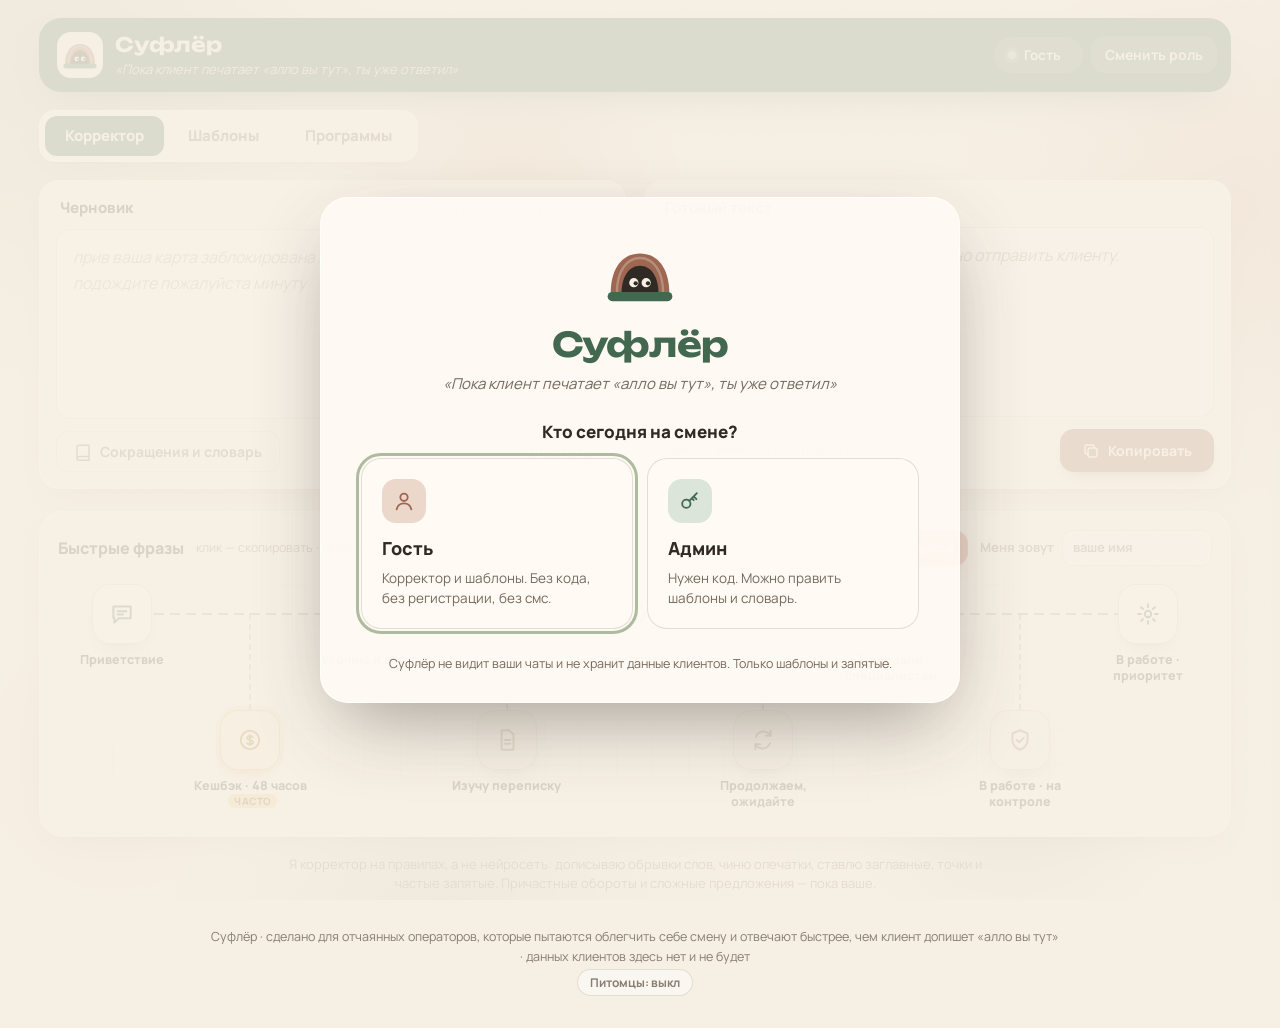
==== index.html @ 65a3a04a "Подстановки: иностранные телефоны, модель с дефисом/словами/цифрами, дата ГГГГ-ММ-ДД; длинные номера" ====
<!doctype html>
<html lang="ru">
<head>
  <meta charset="utf-8">
  <meta name="viewport" content="width=device-width, initial-scale=1">
  <title>Суфлёр</title>
  <meta name="description" content="Помощник операторов чат-поддержки: корректор и шаблоны ответов.">
  <meta name="robots" content="noindex, nofollow">
  <link rel="icon" href="data:image/svg+xml,%3Csvg xmlns='http://www.w3.org/2000/svg' viewBox='0 0 48 48'%3E%3Cpath d='M5 36C5 19 13 10 24 10s19 9 19 26z' fill='%239e6752'/%3E%3Cpath d='M12 36c0-11 5-18 12-18s12 7 12 18z' fill='%232f2a24'/%3E%3Ccircle cx='20' cy='29' r='3' fill='%23f7f0e4'/%3E%3Ccircle cx='28' cy='29' r='3' fill='%23f7f0e4'/%3E%3Crect x='3' y='35' width='42' height='6' rx='3' fill='%23436850'/%3E%3C/svg%3E">
  <link rel="preconnect" href="https://fonts.googleapis.com">
  <link rel="preconnect" href="https://fonts.gstatic.com" crossorigin>
  <link href="https://fonts.googleapis.com/css2?family=Manrope:wght@400;500;600;700;800&family=Unbounded:wght@500;700&display=swap" rel="stylesheet">
  <link rel="stylesheet" href="css/style.css?v=24">
</head>
<body>
  <!-- Фон рисуется кодом: пятна плывут, поверх лёгкое зерно -->
  <div class="bg" aria-hidden="true">
    <div class="bg-move">
      <span class="blob b1"></span><span class="blob b2"></span><span class="blob b3"></span>
      <span class="blob b4"></span><span class="blob b5"></span><span class="blob b6"></span>
    </div>
    <div class="floaters" id="floaters"></div>
    <span class="grain"></span>
  </div>

  <svg width="0" height="0" style="position:absolute" aria-hidden="true">
    <symbol id="logo" viewBox="0 0 48 48">
      <path d="M5 36C5 19 13 10 24 10s19 9 19 26z" fill="#9e6752"/>
      <path d="M9 36C9 21 15.5 13 24 13s15 8 15 23" fill="none" stroke="#f7f0e4" stroke-opacity=".28" stroke-width="1.6"/>
      <path d="M12 36c0-11 5-18 12-18s12 7 12 18z" fill="#2f2a24"/>
      <g class="eyes">
        <circle cx="20" cy="29" r="3" fill="#f7f0e4"/><circle cx="28" cy="29" r="3" fill="#f7f0e4"/>
        <circle class="pupil" cx="21.2" cy="29.4" r="1.4" fill="#2f2a24"/><circle class="pupil" cx="29.2" cy="29.4" r="1.4" fill="#2f2a24"/>
      </g>
      <rect x="3" y="35" width="42" height="6" rx="3" fill="#436850"/>
    </symbol>
    <symbol id="i-search" viewBox="0 0 24 24"><circle cx="11" cy="11" r="7" fill="none" stroke="currentColor" stroke-width="2"/><path d="m20 20-3.5-3.5" stroke="currentColor" stroke-width="2" stroke-linecap="round"/></symbol>
    <symbol id="i-copy" viewBox="0 0 24 24"><rect x="8" y="8" width="12" height="12" rx="3" fill="none" stroke="currentColor" stroke-width="2"/><path d="M16 8V6a2 2 0 0 0-2-2H6a2 2 0 0 0-2 2v8a2 2 0 0 0 2 2h2" fill="none" stroke="currentColor" stroke-width="2"/></symbol>
    <symbol id="i-guest" viewBox="0 0 24 24"><circle cx="12" cy="8" r="4" fill="none" stroke="currentColor" stroke-width="2"/><path d="M4 21c1-4.5 4.5-6.5 8-6.5s7 2 8 6.5" fill="none" stroke="currentColor" stroke-width="2" stroke-linecap="round"/></symbol>
    <symbol id="i-key" viewBox="0 0 24 24"><circle cx="8" cy="15" r="4.5" fill="none" stroke="currentColor" stroke-width="2"/><path d="m11.2 11.8 8.3-8.3M16 7l3 3M14 9l2 2" fill="none" stroke="currentColor" stroke-width="2" stroke-linecap="round"/></symbol>
    <symbol id="i-close" viewBox="0 0 24 24"><path d="M6 6l12 12M18 6 6 18" stroke="currentColor" stroke-width="2" stroke-linecap="round"/></symbol>
    <symbol id="i-link" viewBox="0 0 24 24"><path d="M10 14a4 4 0 0 0 5.7 0l3-3a4 4 0 0 0-5.7-5.7l-1 1M14 10a4 4 0 0 0-5.7 0l-3 3a4 4 0 0 0 5.7 5.7l1-1" fill="none" stroke="currentColor" stroke-width="2" stroke-linecap="round"/></symbol>
    <symbol id="i-wave" viewBox="0 0 24 24"><path d="M4 5h16v11H9l-4 4v-4H4z" fill="none" stroke="currentColor" stroke-width="1.8" stroke-linejoin="round"/><path d="M8 9.5h8M8 12.5h5" stroke="currentColor" stroke-width="1.8" stroke-linecap="round"/></symbol>
    <symbol id="i-clock" viewBox="0 0 24 24"><circle cx="12" cy="12" r="8.5" fill="none" stroke="currentColor" stroke-width="1.8"/><path d="M12 7.5V12l3 2" fill="none" stroke="currentColor" stroke-width="1.8" stroke-linecap="round"/></symbol>
    <symbol id="i-send" viewBox="0 0 24 24"><path d="M4 12 20 4l-4 16-4-6.5z" fill="none" stroke="currentColor" stroke-width="1.8" stroke-linejoin="round"/><path d="m12 13.5 8-9.5" stroke="currentColor" stroke-width="1.8"/></symbol>
    <symbol id="i-gear" viewBox="0 0 24 24"><circle cx="12" cy="12" r="3" fill="none" stroke="currentColor" stroke-width="1.8"/><path d="M12 3v2.5M12 18.5V21M3 12h2.5M18.5 12H21M5.6 5.6l1.8 1.8M16.6 16.6l1.8 1.8M5.6 18.4l1.8-1.8M16.6 7.4l1.8-1.8" stroke="currentColor" stroke-width="1.8" stroke-linecap="round"/></symbol>
    <symbol id="i-doc" viewBox="0 0 24 24"><path d="M7 3h7l4 4v14H7z" fill="none" stroke="currentColor" stroke-width="1.8" stroke-linejoin="round"/><path d="M10 12h5M10 15.5h5" stroke="currentColor" stroke-width="1.8" stroke-linecap="round"/></symbol>
    <symbol id="i-loop" viewBox="0 0 24 24"><path d="M19 8a7.5 7.5 0 0 0-13.5 1M5 16a7.5 7.5 0 0 0 13.5-1" fill="none" stroke="currentColor" stroke-width="1.8" stroke-linecap="round"/><path d="M19 3.5V8h-4.5M5 20.5V16h4.5" fill="none" stroke="currentColor" stroke-width="1.8" stroke-linecap="round" stroke-linejoin="round"/></symbol>
    <symbol id="i-shield" viewBox="0 0 24 24"><path d="M12 3 5 6v5.5c0 4.5 3 8 7 9.5 4-1.5 7-5 7-9.5V6z" fill="none" stroke="currentColor" stroke-width="1.8" stroke-linejoin="round"/><path d="m9 12 2.2 2.2L15.5 10" fill="none" stroke="currentColor" stroke-width="1.8" stroke-linecap="round" stroke-linejoin="round"/></symbol>
    <symbol id="i-megaphone" viewBox="0 0 24 24"><path d="M4 10v4a1 1 0 0 0 1 1h2l6 4V5L7 9H5a1 1 0 0 0-1 1z" fill="none" stroke="currentColor" stroke-width="1.9" stroke-linejoin="round"/><path d="M16.5 8.5a5 5 0 0 1 0 7M19 6a8.5 8.5 0 0 1 0 12" fill="none" stroke="currentColor" stroke-width="1.9" stroke-linecap="round"/></symbol>
    <symbol id="i-alert" viewBox="0 0 24 24"><path d="M12 3.5 2.8 19.5h18.4z" fill="none" stroke="currentColor" stroke-width="1.9" stroke-linejoin="round"/><path d="M12 9.5v4.5" stroke="currentColor" stroke-width="2" stroke-linecap="round"/><circle cx="12" cy="16.8" r="1.2" fill="currentColor"/></symbol>
    <symbol id="i-image" viewBox="0 0 24 24"><rect x="3.5" y="4.5" width="17" height="15" rx="3" fill="none" stroke="currentColor" stroke-width="1.9"/><circle cx="9" cy="10" r="1.8" fill="none" stroke="currentColor" stroke-width="1.7"/><path d="m5 18 5-5 3.5 3.5L16 14l3.5 3.5" fill="none" stroke="currentColor" stroke-width="1.8" stroke-linejoin="round"/></symbol>
    <symbol id="i-oops" viewBox="0 0 24 24"><path d="M9 14 4 9l5-5" fill="none" stroke="currentColor" stroke-width="2" stroke-linecap="round" stroke-linejoin="round"/><path d="M4 9h10.5a5.5 5.5 0 0 1 0 11H11" fill="none" stroke="currentColor" stroke-width="2" stroke-linecap="round"/></symbol>
    <symbol id="i-coin" viewBox="0 0 24 24"><circle cx="12" cy="12" r="8.5" fill="none" stroke="currentColor" stroke-width="1.8"/><path d="M12 7.5v9M14.6 9.6c-.5-.8-1.5-1.3-2.6-1.3-1.5 0-2.6.8-2.6 1.9 0 2.6 5.4 1.3 5.4 3.9 0 1.1-1.2 1.9-2.8 1.9-1.2 0-2.2-.5-2.7-1.3" fill="none" stroke="currentColor" stroke-width="1.7" stroke-linecap="round"/></symbol>
    <symbol id="i-external" viewBox="0 0 24 24"><path d="M14 4h6v6M20 4l-9 9" fill="none" stroke="currentColor" stroke-width="2" stroke-linecap="round" stroke-linejoin="round"/><path d="M18 14v4a2 2 0 0 1-2 2H6a2 2 0 0 1-2-2V8a2 2 0 0 1 2-2h4" fill="none" stroke="currentColor" stroke-width="2" stroke-linecap="round"/></symbol>
    <symbol id="i-star" viewBox="0 0 24 24"><path d="m12 3.6 2.6 5.3 5.8.8-4.2 4.1 1 5.8L12 16.9l-5.2 2.7 1-5.8-4.2-4.1 5.8-.8z" fill="var(--star-fill, none)" stroke="currentColor" stroke-width="1.8" stroke-linejoin="round"/></symbol>
    <symbol id="i-book" viewBox="0 0 24 24"><path d="M4 5.5A2.5 2.5 0 0 1 6.5 3H20v15H6.5A2.5 2.5 0 0 0 4 20.5zM4 20.5A2.5 2.5 0 0 0 6.5 23H20v-5" fill="none" stroke="currentColor" stroke-width="2" stroke-linejoin="round"/></symbol>
  </svg>

  <!-- ===== Экран выбора роли ===== -->
  <div id="gate" class="gate" hidden>
    <div class="gate-card">
      <svg class="gate-logo"><use href="#logo"/></svg>
      <h1 class="gate-title">Суфлёр</h1>
      <p class="gate-slogan" data-slogan></p>
      <div id="gate-choices">
        <h2 class="gate-q">Кто сегодня на смене?</h2>
        <div class="choices">
          <button class="choice" data-choice="guest" type="button">
            <span class="choice-ico"><svg><use href="#i-guest"/></svg></span>
            <span class="choice-name">Гость</span>
            <span class="choice-desc">Корректор и шаблоны. Без кода, без регистрации, без смс.</span>
          </button>
          <button class="choice choice-admin" data-choice="admin" type="button">
            <span class="choice-ico"><svg><use href="#i-key"/></svg></span>
            <span class="choice-name">Админ</span>
            <span class="choice-desc">Нужен код. Можно править шаблоны и словарь.</span>
          </button>
        </div>
      </div>
      <form id="code-form" class="code-form" hidden autocomplete="off">
        <h2 class="gate-q">Введите код</h2>
        <input id="code-input" class="code-input" type="password" inputmode="text" maxlength="64"
               autocomplete="off" spellcheck="false" aria-label="Код доступа" placeholder="••••">
        <p id="code-msg" class="code-msg" role="alert"></p>
        <div class="code-actions">
          <button type="button" class="btn ghost" id="code-back">Назад</button>
          <button type="submit" class="btn btn-green" id="code-submit">Войти</button>
        </div>
      </form>
      <p class="gate-foot" id="gate-foot">Суфлёр не видит ваши чаты и не хранит данные клиентов. Только шаблоны и запятые.</p>
    </div>
  </div>

  <div class="app" id="app">
    <!-- ===== Шапка ===== -->
    <header class="topbar">
      <div class="brand">
        <svg class="brand-logo"><use href="#logo"/></svg>
        <div>
          <div class="brand-name">Суфлёр</div>
          <div class="brand-slogan" data-slogan></div>
        </div>
      </div>
      <div class="who">
        <button class="btn top-btn ann-pill" id="ann-pill" type="button" hidden title="Показать скрытые объявления"><svg class="ico"><use href="#i-megaphone"/></svg>Объявление<span class="ann-pill-n" id="ann-pill-n"></span></button>
        <button class="btn top-btn" id="btn-announce" type="button" data-admin hidden><svg class="ico"><use href="#i-megaphone"/></svg>Сообщить всем</button>
        <div class="role-pill" id="role-pill">
          <span class="role-dot"></span>
          <span id="role-name">Гость</span>
          <span class="role-time" id="role-time"></span>
        </div>
        <button class="btn top-btn" id="btn-logout" type="button" hidden>Выйти</button>
        <button class="btn top-btn" id="btn-switch" type="button">Сменить роль</button>
      </div>
    </header>

    <div class="demo-banner" id="demo-banner" hidden></div>
    <div class="ann-bar" id="ann-bar" hidden aria-live="polite"></div>

    <nav class="tabs" role="tablist">
      <span class="tab-ink" id="tab-ink"></span>
      <button class="tab" role="tab" data-tab="corrector" type="button">Корректор</button>
      <button class="tab" role="tab" data-tab="templates" type="button">Шаблоны <span class="tab-count" id="tab-count"></span></button>
      <button class="tab" role="tab" data-tab="apps" type="button">Программы</button>
      <button class="tab" role="tab" data-tab="sugg" type="button" hidden>Предложения <span class="tab-count" id="sugg-count"></span></button>
      <button class="tab" role="tab" data-tab="owner" type="button" hidden>Сессии</button>
    </nav>

    <main>
      <!-- ===== Корректор ===== -->
      <section class="view" id="view-corrector" data-view="corrector">
        <div class="corr-grid">
          <div class="pane">
            <div class="pane-head">
              <h2>Черновик</h2>
              <span class="pane-hint">пишите как попало, тут все свои</span>
            </div>
            <textarea id="draft" class="field" spellcheck="false"
              placeholder="прив ваша карта заблокирована изза подозрительной операции подождите пожалуйста минуту"></textarea>
            <div class="pane-foot">
              <button class="btn ghost" id="btn-dict" type="button"><svg class="ico"><use href="#i-book"/></svg>Сокращения и словарь</button>
              <button class="btn ghost" id="btn-clear" type="button">Очистить</button>
            </div>
          </div>
          <div class="pane pane-out">
            <div class="pane-head">
              <h2>Готовый текст</h2>
              <span class="pane-hint" id="changes-hint"></span>
            </div>
            <div id="result" class="field result" aria-live="polite"></div>
            <div class="pane-foot">
              <span class="kbd-hint"><kbd>Ctrl</kbd> + <kbd>Enter</kbd> — скопировать и очистить</span>
              <button class="btn btn-copy" id="btn-copy" type="button"><svg class="ico"><use href="#i-copy"/></svg>Копировать</button>
            </div>
          </div>
        </div>
        <div class="suggest" id="suggest" hidden>
          <div class="tones-head">
            <h2>Похоже, подойдёт шаблон</h2>
            <span class="pane-hint">по словам из черновика · клик — скопировать</span>
          </div>
          <div class="suggest-list" id="suggest-list"></div>
        </div>
        <div class="tones" id="tones" hidden>
          <div class="tones-head">
            <h2>Другим тоном</h2>
            <span class="pane-hint">клик — скопировать</span>
          </div>
          <div class="tones-list" id="tones-list"></div>
        </div>
        <section class="flow" aria-label="Быстрые фразы">
          <div class="flow-head">
            <h2>Быстрые фразы</h2>
            <span class="pane-hint">клик — скопировать · наведите, чтобы прочитать</span>
            <button class="btn bye-btn" type="button" id="btn-bye"><svg class="ico"><use href="#i-wave"/></svg>Прощание</button>
            <button class="btn oops-btn" type="button" data-oops="ru" title="Скопировать: «Просим не обращать внимания на предыдущее сообщение…»"><svg class="ico"><use href="#i-oops"/></svg>Лоханулся</button>
            <label class="flow-name">Меня зовут <input id="op-name" maxlength="40" placeholder="ваше имя" autocomplete="off" spellcheck="false"></label>
          </div>
          <div class="flow-map" id="flow-map"></div>
        </section>
        <p class="honest">Я корректор на правилах, а не нейросеть: дописываю обрывки слов, чиню опечатки, ставлю заглавные, точки и частые запятые. Причастные обороты и сложные предложения — пока ваше.</p>
      </section>

      <!-- ===== Шаблоны ===== -->
      <section class="view" id="view-templates" data-view="templates" hidden>
        <div class="tpl-bar">
          <label class="search">
            <svg class="ico"><use href="#i-search"/></svg>
            <input id="search" type="search" placeholder="Ключевое слово, название или кусок текста" autocomplete="off" spellcheck="false">
            <kbd class="search-kbd" title="Enter копирует первый результат">Enter</kbd>
          </label>
          <div class="seg lang-seg" id="lang-seg" role="group" aria-label="Язык копирования">
            <button class="seg-btn" data-lang="ru" type="button" title="Копировать на русском">РУС</button>
            <button class="seg-btn" data-lang="kz" type="button" title="Копировать на казахском (если есть)">ҚАЗ</button>
          </div>
          <span class="tpl-count" id="tpl-count"></span>
          <button class="btn oops-btn" type="button" data-oops="tpl" title="Скопировать: «Просим не обращать внимания на предыдущее сообщение…»"><svg class="ico"><use href="#i-oops"/></svg>Лоханулся</button>
          <button class="btn btn-green" id="btn-add-tpl" type="button" hidden>+ Добавить шаблон</button>
          <button class="btn ghost" id="btn-suggest" type="button">Предложить шаблон</button>
        </div>
        <div class="fav-chips" id="fav-chips" hidden></div>
        <div class="cat-chips" id="cat-chips" hidden></div>
        <details class="memo" id="tpl-memo">
          <summary><svg class="ico"><use href="#i-book"/></svg>Памятка: как вставить номер, сумму, имя в шаблон<span class="memo-arrow" aria-hidden="true">▾</span></summary>
          <div class="memo-body">
            <p><b>Главное:</b> пиши в поиск слово шаблона и сразу нужное значение — оно само встанет в текст и подсветится. Потом просто кликни по шаблону.</p>
            <div class="memo-grid">
              <span>Телефон (любой страны)</span><code>идентиф +7 706 000 0000</code> <code>идентиф +998 90 123 45 67</code>
              <span>Сумма</span><code>вал поступил 5000</code>
              <span>Последние 4 цифры карты</span><code>инактив 1234</code>
              <span>Банк (полное название)</span><code>пт бцк</code> <code>пт халык</code>
              <span>ICCID (любые цифры)</span><code>iccd 8931…</code>
              <span>Дата</span><code>билим 1.2.2026</code> <code>билим 2026-02-01</code>
              <span>Модель телефона</span><code>модель A2848</code> <code>модель SM-S918B</code> <code>модель iPhone 15</code>
              <span>MCC-код</span><code>мсс 4722</code>
              <span>ID мерчанта</span><code>мерч 165459</code>
              <span>ФИО ЧСИ</span><code>чси иванов иван иванович</code>
              <span>Номер обращения</span><code>заявл 123456</code>
            </div>
            <ul>
              <li>ФИО можно вставить капсом из Колвира — сайт сам сделает «Иванов Иван Иванович».</li>
              <li>Своё имя впиши один раз в поле «Меня зовут» на вкладке «Корректор» — оно встанет в приветствия.</li>
              <li>«Прощание» само пишет «доброго утра», «хорошего дня», «хорошего вечера» или «доброй ночи» — по времени.</li>
              <li>Клик — скопировать на русском, <kbd>Shift</kbd> + клик — на казахском (если наверху выбран ҚАЗ — наоборот). Так же работают быстрые фразы, «Лоханулся» и «Прощание».</li>
              <li>Двойной клик или «Детали» — открыть целиком: там оба языка сразу. <kbd>Enter</kbd> в поиске копирует первый шаблон, <kbd>Shift</kbd>+<kbd>Enter</kbd> — на другом языке.</li>
              <li>Пишешь в корректоре по-казахски — он сам это поймёт: не будет «чинить» казахские слова русским словарём, а подсказки и быстрые фразы скопирует по-казахски.</li>
              <li>Значки на карточке: <span class="shot-badge">скрин</span> — к ответу есть картинка, без неё не отправляй; <span class="warn-badge">!</span> — проверь текст перед отправкой; <span class="kz-badge">ҚАЗ</span> — есть казахский.</li>
            </ul>
          </div>
        </details>
        <div class="tpl-list" id="tpl-list"></div>
        <div class="empty" id="tpl-empty" hidden></div>
      </section>

      <!-- ===== Программы ===== -->
      <section class="view" id="view-apps" data-view="apps" hidden>
        <div class="apps-bar">
          <h2>Программы</h2>
          <span class="pane-hint">с чем работаем · клик — открыть в новой вкладке</span>
          <button class="btn btn-green" id="btn-add-app" type="button" data-admin hidden>+ Добавить программу</button>
        </div>
        <div class="apps-list" id="apps-list"></div>
        <div class="empty" id="apps-empty" hidden></div>
      </section>

      <!-- ===== Предложения операторов (админ и владелец) ===== -->
      <section class="view" id="view-sugg" data-view="sugg" hidden>
        <div class="sugg-bar">
          <h2>Предложения операторов</h2>
          <div class="seg" id="sugg-filter" role="group">
            <button class="seg-btn active" data-f="pending" type="button">Ждут решения</button>
            <button class="seg-btn" data-f="done" type="button">Решённые</button>
          </div>
          <button class="btn ghost" id="btn-sugg-refresh" type="button">Обновить</button>
        </div>
        <div class="sugg-list" id="sugg-list"></div>
        <div class="empty" id="sugg-empty" hidden></div>
      </section>

      <!-- ===== Панель владельца ===== -->
      <section class="view" id="view-owner" data-view="owner" hidden>
        <div class="owner-grid">
          <div class="card">
            <div class="card-head">
              <h2>Кто сейчас вошёл по коду</h2>
              <button class="btn ghost" id="btn-sessions-refresh" type="button">Обновить</button>
            </div>
            <div class="table-wrap">
              <table class="sessions">
                <thead><tr><th>Код</th><th>Роль</th><th>Вход</th><th>Осталось</th><th></th></tr></thead>
                <tbody id="sessions-body"></tbody>
              </table>
            </div>
            <p class="muted small">Сессия сама заканчивается через 9 часов. «Выкинуть» сразу освобождает место кода.</p>
          </div>
          <div class="card">
            <div class="card-head"><h2>Импорт шаблонов</h2></div>
            <p class="muted small">Вставьте JSON-массив или текст в формате ниже, либо выберите файл. Блоки разделяются строкой <code>===</code>.</p>
            <pre class="import-example">ключ: возз, возврат
название: Возврат средств
тема: Кредиты          (необязательно)
ссылка: https://…      (необязательно)
текст:
Полный текст ответа клиенту,
можно в несколько строк.
текст каз:             (необязательно)
Қазақша мәтін.
===
ключ: …</pre>
            <textarea id="import-text" class="field import-field" spellcheck="false" placeholder="Вставьте шаблоны сюда"></textarea>
            <div class="import-row">
              <label class="btn ghost file-btn">Выбрать файл<input type="file" id="import-file" accept=".txt,.json,.md,text/plain,application/json" hidden></label>
              <label class="check"><input type="checkbox" id="import-replace"> заменить все текущие шаблоны</label>
            </div>
            <p class="import-preview" id="import-preview"></p>
            <button class="btn btn-green" id="btn-import" type="button" disabled>Импортировать</button>
          </div>
          <div class="card journal-card">
            <div class="card-head">
              <h2>Журнал изменений</h2>
              <input class="journal-filter" id="journal-filter" type="search" placeholder="Фильтр: кто, что, шаблон" autocomplete="off">
              <button class="btn ghost" id="btn-journal-refresh" type="button">Обновить</button>
            </div>
            <p class="muted small">Кто добавлял и менял шаблоны и словарь, кто публиковал объявления, кто что предлагал и какие предложения приняли или отклонили. Админы видны по названию кода («Админ», «Админ 2»), операторы — по имени, которое они указали.</p>
            <div class="journal" id="journal-list"></div>
          </div>
        </div>
      </section>
    </main>

    <footer class="foot">
      <p>Суфлёр · сделано для отчаянных операторов, которые пытаются облегчить себе смену и отвечают быстрее, чем клиент допишет «алло вы тут»</p>
      <p>· данных клиентов здесь нет и не будет</p>
      <p><button class="pets-toggle" id="pets-toggle" type="button">Питомцы: вкл</button></p>
    </footer>
  </div>

  <!-- ===== Детали шаблона (выезжает справа) ===== -->
  <div class="drawer-wrap" id="drawer" hidden>
    <div class="scrim" data-close></div>
    <aside class="drawer" role="dialog" aria-modal="true" aria-labelledby="d-title">
      <button class="icon-btn drawer-close" data-close type="button" aria-label="Закрыть"><svg><use href="#i-close"/></svg></button>
      <span class="d-cat" id="d-cat"></span>
      <h2 id="d-title"></h2>
      <p class="d-keys"><span>Ключи:</span> <span id="d-keyword"></span></p>
      <div class="d-body" id="d-body"></div>
      <div class="d-kz" id="d-kz-wrap" hidden>
        <h4>Қазақша <span class="kz-draft-note" id="d-kz-draft" hidden>черновик перевода — проверьте перед отправкой</span></h4>
        <div class="d-body" id="d-body-kz"></div>
      </div>
      <div id="d-fill"></div>
      <div class="d-notice" id="d-notice" hidden><svg class="ico"><use href="#i-alert"/></svg><span></span></div>
      <div class="d-shot" id="d-shot" hidden>
        <h4>Скриншот к шаблону</h4>
        <button class="d-shot-img" id="d-shot-view" type="button" title="Открыть крупно"><img id="d-shot-img" alt="Скриншот к шаблону"></button>
        <button class="btn ghost" id="d-shot-copy" type="button"><svg class="ico"><use href="#i-image"/></svg>Скопировать скрин</button>
      </div>
      <a class="d-link" id="d-link" target="_blank" rel="noopener noreferrer" hidden><svg class="ico"><use href="#i-link"/></svg><span></span></a>
      <div class="d-actions">
        <button class="btn btn-copy" id="d-copy" type="button"><svg class="ico"><use href="#i-copy"/></svg><span id="d-copy-label">Копировать</span></button>
        <button class="btn btn-copy" id="d-copy-kz" type="button" hidden><svg class="ico"><use href="#i-copy"/></svg>Копировать ҚАЗ</button>
        <span class="spacer"></span>
        <button class="btn ghost" id="d-kz-ok" type="button" hidden>✓ Казахский проверен</button>
        <button class="btn ghost d-fav" id="d-fav" type="button" data-admin hidden><svg class="ico"><use href="#i-star"/></svg>В избранное</button>
        <button class="btn ghost" id="d-suggest" type="button">Предложить правку</button>
        <button class="btn btn-green" id="d-edit" type="button" data-admin hidden>Редактировать</button>
        <button class="btn danger" id="d-delete" type="button" data-admin hidden>Удалить</button>
      </div>
    </aside>
  </div>

  <!-- ===== Модальные окна ===== -->
  <div class="modal-wrap" id="tpl-modal" hidden>
    <div class="scrim" data-close></div>
    <form class="modal" id="tpl-form" autocomplete="off">
      <button class="icon-btn modal-close" data-close type="button" aria-label="Закрыть"><svg><use href="#i-close"/></svg></button>
      <h2 id="tpl-form-title">Новый шаблон</h2>
      <div class="form-row two">
        <label>Ключевые слова <b>*</b><input name="keyword" maxlength="300" required placeholder="возз, возврат"></label>
        <label>Название <b>*</b><input name="title" maxlength="200" required placeholder="Возврат средств"></label>
      </div>
      <label>Тема<input name="category" maxlength="60" list="cat-list" placeholder="Кредиты, Контакты, Переводы…"><datalist id="cat-list"></datalist><span class="field-tip">Можно вписать новую тему — она появится в списке тем.</span></label>
      <label>Текст на русском <b>*</b><textarea name="body" rows="7" maxlength="10000" required placeholder="Полный текст ответа клиенту"></textarea></label>
      <p class="muted small form-tip">Можно оставить место для подстановки из поиска: <code>{телефон}</code> <code>{сумма}</code> <code>{карта}</code> <code>{ICCID}</code> <code>{дата}</code> <code>{модель}</code> <code>{банк}</code> <code>{MCC}</code> <code>{мерчант}</code> <code>{ЧСИ}</code> <code>{обращение}</code>. Кусок в <code>[[ ]]</code> пропадёт, если значение не дописали в поиск: <code>нет доступа к номеру[[ {телефон}]], мы…</code></p>
      <label>Текст на казахском <b>*</b><textarea name="body_kz" rows="5" maxlength="10000" required placeholder="Қазақша мәтін — без него шаблон не сохранится"></textarea></label>
      <label>Ссылка<input name="link" maxlength="1000" placeholder="https://… — инструкция или страница банка"></label>
      <label>Предупреждение при копировании<textarea name="notice" rows="2" maxlength="1000" placeholder="Необязательно. Например: «Текст составлен под конкретного клиента — проверьте перед отправкой»"></textarea></label>
      <div class="img-field">
        <span class="img-field-label">Скриншот к шаблону <span class="muted">(необязательно — при копировании операторы увидят окно «не отправлять без скрина»)</span></span>
        <div class="img-drop" id="tpl-img-drop" tabindex="0">
          <img id="tpl-img-preview" alt="Скриншот к шаблону" hidden>
          <span class="img-drop-hint" id="tpl-img-hint"><svg class="ico"><use href="#i-image"/></svg>Вставьте картинку (Ctrl+V), перетащите сюда или <label class="link-btn">выберите файл<input type="file" id="tpl-img-file" accept="image/png,image/jpeg,image/webp" hidden></label></span>
        </div>
        <button class="btn ghost" id="tpl-img-remove" type="button" hidden>Убрать скрин</button>
      </div>
      <p class="form-msg" id="tpl-form-msg" role="alert"></p>
      <div class="modal-actions">
        <button class="btn ghost" type="button" data-close>Отмена</button>
        <button class="btn btn-green" type="submit">Сохранить</button>
      </div>
    </form>
  </div>

  <div class="modal-wrap" id="ann-modal" hidden>
    <div class="scrim" data-close></div>
    <form class="modal" id="ann-form" autocomplete="off">
      <button class="icon-btn modal-close" data-close type="button" aria-label="Закрыть"><svg><use href="#i-close"/></svg></button>
      <h2>Объявление для всех</h2>
      <p class="muted small">Появится сверху у всех, кто открыл Суфлёр. Каждый может скрыть его у себя и открыть снова кнопкой «Объявление» в шапке.</p>
      <label>Текст <b>*</b><textarea name="body" rows="4" maxlength="1000" required placeholder="Массовый сбой: переводы на Kaspi не проходят. Отвечаем шаблоном «санкц». Обновим, как починят."></textarea></label>
      <div class="ann-hours">
        <span>Показывать</span>
        <input type="range" name="hours" min="1" max="48" step="1" value="4" aria-label="Сколько часов показывать">
        <b id="ann-hours-val">4 часа</b>
      </div>
      <div class="ann-quick" id="ann-quick">
        <button type="button" data-h="1">1 ч</button><button type="button" data-h="2">2 ч</button><button type="button" data-h="4">4 ч</button>
        <button type="button" data-h="8">8 ч</button><button type="button" data-h="12">12 ч</button><button type="button" data-h="24">сутки</button><button type="button" data-h="48">двое суток</button>
      </div>
      <p class="muted small" id="ann-until"></p>
      <p class="form-msg" id="ann-msg" role="alert"></p>
      <div class="modal-actions">
        <button class="btn ghost" type="button" data-close>Отмена</button>
        <button class="btn btn-green" type="submit">Опубликовать</button>
      </div>
      <div class="ann-active" id="ann-active"></div>
    </form>
  </div>

  <div class="modal-wrap" id="sug-modal" hidden>
    <div class="scrim" data-close></div>
    <form class="modal" id="sug-form" autocomplete="off">
      <button class="icon-btn modal-close" data-close type="button" aria-label="Закрыть"><svg><use href="#i-close"/></svg></button>
      <h2 id="sug-form-title">Предложить шаблон</h2>
      <p class="muted small" id="sug-form-desc">Админы посмотрят и добавят шаблон, если он подходит.</p>
      <div class="form-row two" data-new>
        <label>Ключевые слова <b>*</b><input name="keyword" maxlength="300" placeholder="деп, депозит"></label>
        <label>Название <b>*</b><input name="title" maxlength="200" placeholder="Депозит в процессе открытия"></label>
      </div>
      <label data-new>Тема<input name="category" maxlength="60" list="cat-list" placeholder="Кредиты, Карты…"></label>
      <label>Текст <b>*</b><textarea name="body" rows="7" maxlength="10000" required placeholder="Текст ответа клиенту"></textarea></label>
      <label>Комментарий<input name="note" maxlength="1000" placeholder="Что исправить или зачем нужен шаблон"></label>
      <label>Ваше имя<input name="author" maxlength="60" placeholder="Чтобы админ знал, от кого"></label>
      <p class="form-msg" id="sug-msg" role="alert"></p>
      <div class="modal-actions">
        <button class="btn ghost" type="button" data-close>Отмена</button>
        <button class="btn btn-green" type="submit">Отправить</button>
      </div>
    </form>
  </div>

  <div class="modal-wrap" id="dict-modal" hidden>
    <div class="scrim" data-close></div>
    <div class="modal modal-wide">
      <button class="icon-btn modal-close" data-close type="button" aria-label="Закрыть"><svg><use href="#i-close"/></svg></button>
      <h2>Сокращения и словарь</h2>
      <div class="seg" role="tablist">
        <button class="seg-btn" data-kind="shortcut" type="button">Сокращения</button>
        <button class="seg-btn" data-kind="typo" type="button">Словарь опечаток</button>
      </div>
      <p class="muted small" id="dict-desc"></p>
      <form class="dict-add" id="dict-form" data-admin hidden autocomplete="off">
        <input name="short" maxlength="60" placeholder="прив" required>
        <span class="arrow">→</span>
        <input name="full" maxlength="1000" placeholder="здравствуйте!" required>
        <button class="btn btn-green" type="submit">Добавить</button>
      </form>
      <p class="form-msg" id="dict-msg" role="alert"></p>
      <input class="dict-filter" id="dict-filter" type="search" placeholder="Найти в списке" autocomplete="off">
      <ul class="dict-list" id="dict-list"></ul>
      <p class="muted small" id="dict-guest-note">Менять список может админ.</p>
    </div>
  </div>

  <div class="modal-wrap notice-wrap" id="notice-modal" hidden>
    <div class="scrim" data-close></div>
    <div class="modal notice-modal" role="alertdialog" aria-modal="true" aria-labelledby="nm-title">
      <div class="nm-badge"><svg><use href="#i-alert"/></svg></div>
      <h2 id="nm-title">Текст скопирован</h2>
      <p class="nm-text" id="nm-text"></p>
      <ol class="nm-steps" id="nm-steps" hidden>
        <li>Вставьте скопированный текст в Ч2Д.</li>
        <li>Вернитесь сюда и нажмите <b>«Скопировать скрин»</b>.</li>
        <li>Вставьте скрин в Ч2Д и отправьте вместе с текстом.</li>
      </ol>
      <button class="nm-shot" id="nm-shot" type="button" hidden title="Открыть крупно"><img id="nm-img" alt="Скриншот к шаблону"><span class="nm-loading" id="nm-loading">Загружаю скрин…</span></button>
      <div class="modal-actions">
        <button class="btn ghost" id="nm-view" type="button" hidden>Посмотреть скрин</button>
        <button class="btn btn-copy" id="nm-copy-img" type="button" hidden><svg class="ico"><use href="#i-image"/></svg>Скопировать скрин</button>
        <button class="btn btn-green" type="button" data-close id="nm-ok">Понятно</button>
      </div>
    </div>
  </div>

  <div class="modal-wrap shot-view" id="shot-view" hidden>
    <div class="scrim" data-close></div>
    <figure class="shot-figure">
      <img id="sv-img" alt="Скриншот к шаблону">
      <figcaption><button class="btn btn-copy" id="sv-copy" type="button"><svg class="ico"><use href="#i-image"/></svg>Скопировать скрин</button><button class="btn ghost" type="button" data-close>Закрыть</button></figcaption>
    </figure>
  </div>

  <div class="modal-wrap" id="app-modal" hidden>
    <div class="scrim" data-close></div>
    <form class="modal modal-small" id="app-form" autocomplete="off">
      <button class="icon-btn modal-close" data-close type="button" aria-label="Закрыть"><svg><use href="#i-close"/></svg></button>
      <h2 id="app-form-title">Новая программа</h2>
      <label>Название <b>*</b><input name="title" maxlength="80" required placeholder="Ч2Д (Chat2Desk)"></label>
      <label>Ссылка <b>*</b><input name="url" maxlength="1000" required placeholder="https://…"></label>
      <label>Подсказка<input name="note" maxlength="300" placeholder="Необязательно: для чего эта программа"></label>
      <label>Порядок в списке<input name="sort" type="number" min="0" max="999" step="1" value="100"></label>
      <p class="form-msg" id="app-form-msg" role="alert"></p>
      <div class="modal-actions">
        <button class="btn danger" id="app-delete" type="button" hidden>Удалить</button>
        <span class="spacer"></span>
        <button class="btn ghost" type="button" data-close>Отмена</button>
        <button class="btn btn-green" type="submit">Сохранить</button>
      </div>
    </form>
  </div>

  <div class="modal-wrap" id="topic-modal" hidden>
    <div class="scrim" data-close></div>
    <form class="modal modal-small" id="topic-form" autocomplete="off">
      <button class="icon-btn modal-close" data-close type="button" aria-label="Закрыть"><svg><use href="#i-close"/></svg></button>
      <h2>Новая тема</h2>
      <p class="muted small">Тема сразу появится среди тем шаблонов у всех. Шаблоны в неё можно перенести через «Редактировать» → «Тема».</p>
      <label>Название темы<input name="name" maxlength="60" required placeholder="Например: Отзывы и жалобы"></label>
      <p class="form-msg" id="topic-form-msg" role="alert"></p>
      <div class="modal-actions">
        <button class="btn ghost" type="button" data-close>Закрыть</button>
        <button class="btn btn-green" type="submit">Добавить тему</button>
      </div>
      <div class="topic-empty" id="topic-empty" hidden>
        <h3>Пустые темы</h3>
        <ul class="topic-list" id="topic-list"></ul>
      </div>
    </form>
  </div>

  <div class="fav-pop" id="fav-pop" hidden role="dialog" aria-label="Добавить в избранное">
    <div class="fav-pop-title"><svg><use href="#i-star"/></svg>В группу избранного</div>
    <div class="fav-pop-list" id="fav-pop-list"></div>
    <form class="fav-pop-form" id="fav-pop-form" autocomplete="off">
      <input maxlength="40" placeholder="Новая группа…" aria-label="Новая группа">
      <button class="btn btn-green" type="submit">+</button>
    </form>
  </div>

  <div class="modal-wrap" id="fav-modal" hidden>
    <div class="scrim" data-close></div>
    <div class="modal modal-small">
      <button class="icon-btn modal-close" data-close type="button" aria-label="Закрыть"><svg><use href="#i-close"/></svg></button>
      <h2>Группы избранного</h2>
      <p class="muted small">Группы общие для всех, кто входит по этому коду. У другого кода — свои. Чтобы добавить шаблон, нажмите ☆ на его карточке.</p>
      <form class="fav-new" id="fav-new-form" autocomplete="off">
        <input maxlength="40" placeholder="Название новой группы" aria-label="Название новой группы" required>
        <button class="btn btn-green" type="submit">Создать</button>
      </form>
      <ul class="fav-groups" id="fav-groups"></ul>
      <p class="muted small" id="fav-groups-empty">Групп пока нет.</p>
    </div>
  </div>

  <div class="modal-wrap" id="confirm-modal" hidden>
    <div class="scrim" data-close></div>
    <div class="modal modal-small">
      <h2 id="confirm-title">Точно?</h2>
      <p id="confirm-text" class="muted"></p>
      <div class="modal-actions">
        <button class="btn ghost" type="button" data-close>Отмена</button>
        <button class="btn danger" type="button" id="confirm-ok">Да</button>
      </div>
    </div>
  </div>

  <div class="toasts" id="toasts" aria-live="polite"></div>

  <script src="js/config.js?v=24"></script>
  <script src="js/vocab.js?v=24"></script>
  <script src="js/words.js?v=24"></script>
  <script src="js/speller.js?v=24"></script>
  <script src="js/corrector.js?v=24"></script>
  <script src="js/tones.js?v=24"></script>
  <script src="js/fill.js?v=24"></script>
  <script src="js/api.js?v=24"></script>
  <script src="js/mock-backend.js?v=24"></script>
  <script src="js/pets.js?v=24"></script>
  <script src="js/app.js?v=24"></script>
</body>
</html>
---- css/style.css ----
/* ================= Суфлёр ================= */

:root {
  --terracotta: #9e6752;
  --terracotta-deep: #84523f;
  --terracotta-soft: #ecd7cb;
  --green: #436850;
  --green-deep: #34533f;
  --green-soft: #dbe5da;
  --sage: #adbc9f;
  --sage-soft: #dfe6d6;
  --cream: #f6efe3;
  --cream-2: #efe5d3;
  --paper: rgba(255, 251, 244, .9);
  --paper-solid: #fffbf4;
  --ink: #2f2a24;
  --muted: #74695d;
  --line: rgba(116, 105, 93, .2);
  --danger: #a24a3c;
  --radius: 20px;
  --shadow: 0 1px 2px rgba(60, 45, 30, .06), 0 10px 30px -12px rgba(60, 45, 30, .25);
  --shadow-lg: 0 30px 80px -20px rgba(47, 42, 36, .45);
  --ease: cubic-bezier(.2, .8, .2, 1);
  --font: 'Manrope', system-ui, -apple-system, 'Segoe UI', Roboto, Arial, sans-serif;
  --font-display: 'Unbounded', 'Manrope', system-ui, sans-serif;
}

* { box-sizing: border-box; }
html, body { margin: 0; }
body {
  font-family: var(--font);
  font-size: 15px;
  line-height: 1.5;
  color: var(--ink);
  background: var(--cream);
  min-height: 100vh;
  -webkit-font-smoothing: antialiased;
}
[hidden] { display: none !important; }
button, input, textarea { font: inherit; color: inherit; }
button { cursor: pointer; }
h1, h2, h3 { margin: 0; line-height: 1.2; }
a { color: var(--green); }
code { font-size: .9em; background: var(--sage-soft); padding: 1px 6px; border-radius: 6px; }
kbd {
  font-family: inherit; font-size: 11px; font-weight: 700;
  padding: 2px 6px; border-radius: 6px;
  background: var(--paper-solid); border: 1px solid var(--line); box-shadow: 0 1px 0 var(--line);
}
::selection { background: var(--sage); }

/* ---------- Фон ---------- */
.bg { position: fixed; inset: 0; z-index: -1; overflow: hidden; pointer-events: none; }
.bg-move { position: absolute; inset: -8%; transform: translate3d(var(--px, 0px), var(--py, 0px), 0); transition: transform .9s var(--ease); will-change: transform; }
.blob { position: absolute; border-radius: 50%; opacity: .7; will-change: transform; contain: strict; }
.b1 { width: 48vw; height: 48vw; left: -10vw; top: -12vw; background: radial-gradient(circle at 45% 45%, rgba(173,188,159,.95) 0%, rgba(201,212,187,.55) 38%, rgba(201,212,187,.18) 55%, transparent 70%); animation: drift1 26s ease-in-out infinite alternate; }
.b2 { width: 42vw; height: 42vw; right: -8vw; top: 4vh; background: radial-gradient(circle at 55% 45%, rgba(216,164,140,.9) 0%, rgba(232,198,180,.5) 38%, rgba(232,198,180,.16) 55%, transparent 70%); animation: drift2 31s ease-in-out infinite alternate; }
.b3 { width: 46vw; height: 46vw; left: 20vw; bottom: -20vw; background: radial-gradient(circle at 50% 50%, rgba(159,181,154,.9) 0%, rgba(205,216,194,.5) 38%, rgba(205,216,194,.16) 55%, transparent 70%); animation: drift3 36s ease-in-out infinite alternate; }
.b4 { width: 30vw; height: 30vw; right: 14vw; bottom: 2vh; background: radial-gradient(circle, #7f9c86 0%, rgba(127,156,134,.35) 40%, transparent 68%); opacity: .55; animation: drift4 29s ease-in-out infinite alternate; }
.b5 { width: 28vw; height: 28vw; left: 34vw; top: 10vh; background: radial-gradient(circle, #c98f74 0%, rgba(201,143,116,.35) 40%, transparent 68%); opacity: .45; animation: drift5 23s ease-in-out infinite alternate; }
.b6 { width: 22vw; height: 22vw; left: 6vw; bottom: 8vh; background: radial-gradient(circle, #e2b98f 0%, rgba(226,185,143,.35) 40%, transparent 68%); opacity: .55; animation: drift2 34s ease-in-out infinite alternate-reverse; }
@keyframes drift1 { 50% { transform: translate(10vw, 6vh) scale(1.1); } to { transform: translate(18vw, 14vh) scale(.95); } }
@keyframes drift2 { 50% { transform: translate(-10vw, 10vh) scale(.92); } to { transform: translate(-16vw, 22vh) scale(1.08); } }
@keyframes drift3 { 50% { transform: translate(-8vw, -8vh) scale(1.12); } to { transform: translate(-16vw, -14vh) scale(.96); } }
@keyframes drift4 { 50% { transform: translate(-12vw, -6vh) scale(1.2); } to { transform: translate(-4vw, -18vh) scale(.9); } }
@keyframes drift5 { 50% { transform: translate(8vw, 14vh) scale(.85); } to { transform: translate(-10vw, 24vh) scale(1.15); } }

/* Всплывающие на фоне реплики и знаки препинания */
.floaters { position: absolute; inset: 0; }
.floater {
  position: absolute; bottom: -80px; left: var(--x); opacity: 0; font-weight: 800; color: var(--green);
  animation: rise var(--d, 26s) linear infinite; animation-delay: var(--delay, 0s);
}
.floater.bubble {
  font-size: 12.5px; padding: 7px 12px; border-radius: 14px 14px 14px 4px; background: rgba(255, 251, 244, .7);
  box-shadow: 0 6px 18px -10px rgba(60, 45, 30, .4); color: var(--muted); font-weight: 700; white-space: nowrap;
}
.floater.bubble.me { border-radius: 14px 14px 4px 14px; background: rgba(158, 103, 82, .16); color: var(--terracotta-deep); }
.floater.mark { font-family: var(--font-display); font-size: var(--s, 34px); color: rgba(67, 104, 80, .28); }
.floater > span { display: inline-block; animation: sway var(--sw, 6s) ease-in-out infinite alternate; }
@keyframes rise {
  0% { transform: translateY(0) rotate(var(--r0, -6deg)); opacity: 0; }
  8% { opacity: var(--o, .75); }
  85% { opacity: var(--o, .75); }
  100% { transform: translateY(-115vh) rotate(var(--r1, 6deg)); opacity: 0; }
}
@keyframes sway { from { transform: translateX(-18px); } to { transform: translateX(18px); } }

/* Конфетти из запятых при копировании */
.spark { position: fixed; z-index: 69; pointer-events: none; font-family: var(--font-display); font-weight: 700; font-size: 18px; color: var(--terracotta); animation: spark .8s var(--ease) forwards; }
@keyframes spark { from { transform: translate(-50%, -50%) scale(.6); opacity: 1; } to { transform: translate(calc(-50% + var(--dx)), calc(-50% + var(--dy))) rotate(var(--rot)) scale(1); opacity: 0; } }
.grain {
  position: absolute; inset: 0; opacity: .07;
  background-image: url("data:image/svg+xml,%3Csvg xmlns='http://www.w3.org/2000/svg' width='160' height='160'%3E%3Cfilter id='n'%3E%3CfeTurbulence type='fractalNoise' baseFrequency='.85' numOctaves='3' stitchTiles='stitch'/%3E%3CfeColorMatrix values='0 0 0 0 .3 0 0 0 0 .25 0 0 0 0 .2 0 0 0 .55 0'/%3E%3C/filter%3E%3Crect width='100%25' height='100%25' filter='url(%23n)'/%3E%3C/svg%3E");
}

/* ---------- Кнопки ---------- */
.btn {
  display: inline-flex; align-items: center; justify-content: center; gap: 8px;
  border: 0; border-radius: 14px; padding: 10px 18px; font-weight: 700; font-size: 14px;
  transition: transform .18s var(--ease), background .2s, box-shadow .2s, opacity .2s;
  white-space: nowrap;
}
.btn:active { transform: scale(.97); }
.btn:disabled { opacity: .45; cursor: not-allowed; }
.btn:focus-visible, .tab:focus-visible, .choice:focus-visible, .tpl:focus-visible, .icon-btn:focus-visible, .seg-btn:focus-visible {
  outline: 3px solid var(--sage); outline-offset: 2px;
}
.btn .ico, .ico { width: 18px; height: 18px; flex: none; }
.ghost { background: transparent; color: var(--muted); box-shadow: inset 0 0 0 1px var(--line); }
.ghost:hover { background: rgba(255, 255, 255, .6); color: var(--ink); }
.btn-green { background: var(--green); color: var(--cream); box-shadow: 0 6px 16px -8px var(--green); }
.btn-green:hover { background: var(--green-deep); }
.btn-copy { background: var(--terracotta); color: #fff8f0; box-shadow: 0 8px 20px -10px var(--terracotta); padding: 11px 22px; }
.btn-copy:hover { background: var(--terracotta-deep); }
.danger { background: transparent; color: var(--danger); box-shadow: inset 0 0 0 1px rgba(162, 74, 60, .35); }
.danger:hover { background: var(--danger); color: #fff; }
.btn-copy.pulse { animation: pulse .55s var(--ease); }
@keyframes pulse {
  0% { box-shadow: 0 0 0 0 rgba(158, 103, 82, .55); transform: scale(1); }
  35% { transform: scale(1.07); }
  100% { box-shadow: 0 0 0 18px rgba(158, 103, 82, 0); transform: scale(1); }
}
.icon-btn {
  width: 38px; height: 38px; border-radius: 12px; border: 0; background: transparent; color: var(--muted);
  display: grid; place-items: center; transition: background .2s, color .2s;
}
.icon-btn svg { width: 20px; height: 20px; }
.icon-btn:hover { background: var(--sage-soft); color: var(--ink); }
.shake { animation: shake .4s; }
@keyframes shake { 20%, 60% { transform: translateX(-6px); } 40%, 80% { transform: translateX(6px); } }

/* ---------- Экран выбора роли ---------- */
.gate {
  position: fixed; inset: 0; z-index: 50; display: grid; place-items: center; padding: 24px;
  background: rgba(246, 239, 227, .86);
  animation: fadeIn .5s var(--ease);
}
.gate.leaving { animation: fadeOut .45s var(--ease) forwards; }
.gate.leaving .gate-card { animation: cardOut .45s var(--ease) forwards; }
.gate-card {
  width: min(640px, 100%); background: var(--paper); border-radius: 28px; padding: 40px 40px 28px;
  box-shadow: var(--shadow-lg); text-align: center; border: 1px solid rgba(255, 255, 255, .7);
  animation: cardIn .7s var(--ease);
}
.gate-logo { width: 74px; height: 74px; }
.gate-title { font-family: var(--font-display); font-size: 34px; font-weight: 700; letter-spacing: -.02em; margin-top: 6px; color: var(--green); }
.gate-slogan { color: var(--muted); margin: 8px auto 26px; max-width: 420px; font-style: italic; }
.gate-q { font-size: 17px; font-weight: 800; margin-bottom: 16px; }
.choices { display: grid; grid-template-columns: 1fr 1fr; gap: 14px; }
.choice {
  display: flex; flex-direction: column; align-items: flex-start; gap: 6px; text-align: left;
  padding: 20px; border-radius: 20px; border: 1px solid var(--line); background: var(--paper-solid);
  transition: transform .25s var(--ease), box-shadow .25s, border-color .25s;
  animation: riseIn .6s var(--ease) both;
}
.choice:nth-child(2) { animation-delay: .08s; }
.choice:hover { transform: translateY(-4px); box-shadow: var(--shadow); border-color: var(--sage); }
.choice-ico { width: 44px; height: 44px; border-radius: 14px; display: grid; place-items: center; background: var(--terracotta-soft); color: var(--terracotta); }
.choice-admin .choice-ico { background: var(--green-soft); color: var(--green); }
.choice-ico svg { width: 22px; height: 22px; }
.choice-name { font-size: 18px; font-weight: 800; margin-top: 6px; }
.choice-desc { color: var(--muted); font-size: 13.5px; }
.code-form { animation: riseIn .45s var(--ease); }
.code-input {
  width: min(280px, 100%); text-align: center; font-size: 24px; letter-spacing: .3em; font-weight: 700;
  padding: 14px 16px; border-radius: 16px; border: 2px solid var(--line); background: var(--paper-solid); outline: none;
  transition: border-color .2s, box-shadow .2s;
}
.code-input:focus { border-color: var(--sage); box-shadow: 0 0 0 5px rgba(173, 188, 159, .3); }
.code-msg { min-height: 22px; margin: 10px 0 4px; color: var(--danger); font-weight: 600; font-size: 14px; }
.code-actions { display: flex; gap: 10px; justify-content: center; }
.gate-foot { margin: 26px 0 0; font-size: 12.5px; color: var(--muted); }
.demo-note { margin: -6px 4px 14px; padding: 8px 12px; border-radius: 12px; font-size: 12.5px; background: var(--terracotta-soft); color: var(--terracotta-deep); }

@keyframes fadeIn { from { opacity: 0; } }
@keyframes fadeOut { to { opacity: 0; } }
@keyframes cardIn { from { opacity: 0; transform: translateY(24px) scale(.97); } }
@keyframes cardOut { to { opacity: 0; transform: translateY(-16px) scale(1.03); } }
@keyframes riseIn { from { opacity: 0; transform: translateY(12px); } }

/* ---------- Каркас ---------- */
.app { max-width: 1240px; margin: 0 auto; padding: 18px 24px 30px; }
.app.entering { animation: appIn .7s var(--ease); }
.tab:hover:not(.active) { animation: wiggle .5s var(--ease); }
@keyframes wiggle { 30% { transform: rotate(-3deg); } 60% { transform: rotate(2deg); } }
.brand-logo { transition: transform .4s var(--ease); }
.brand:hover .brand-logo { transform: rotate(-8deg) scale(1.08); }
@keyframes appIn { from { opacity: 0; transform: translateY(14px); } }

.topbar {
  display: flex; align-items: center; justify-content: space-between; gap: 20px;
  background: var(--green); color: var(--cream); border-radius: 22px; padding: 12px 14px 12px 18px;
  box-shadow: 0 18px 40px -22px rgba(52, 83, 63, .9);
}
.brand { display: flex; align-items: center; gap: 12px; min-width: 0; }
.brand-logo { width: 46px; height: 46px; flex: none; background: var(--cream); border-radius: 14px; padding: 4px; }
.brand-name { font-family: var(--font-display); font-weight: 700; font-size: 20px; letter-spacing: -.01em; }
.brand-slogan { font-size: 13px; opacity: .8; font-style: italic; white-space: nowrap; overflow: hidden; text-overflow: ellipsis; }
/* Талисман: моргает пару раз, только когда навели мышку (переменная проходит внутрь <use>) */
.eyes { animation: var(--blink, none); transform-origin: 24px 29px; }
.brand-logo:hover, .gate-logo:hover { --blink: blink2 .9s ease-in-out 1; }
.pupil { transform: translate(var(--lx, 0px), var(--ly, 0px)); transition: transform .25s var(--ease); }
@keyframes blink2 { 0%, 20%, 40%, 62%, 100% { transform: scaleY(1); } 30%, 72% { transform: scaleY(.1); } }

.who { display: flex; align-items: center; gap: 8px; flex: none; }
.role-pill {
  display: flex; align-items: center; gap: 8px; padding: 8px 14px; border-radius: 999px;
  background: rgba(246, 239, 227, .14); font-weight: 700; font-size: 13.5px;
}
.role-dot { width: 8px; height: 8px; border-radius: 50%; background: var(--sage); box-shadow: 0 0 0 4px rgba(173, 188, 159, .25); }
.role-pill.admin .role-dot { background: #f2c9a0; box-shadow: 0 0 0 4px rgba(242, 201, 160, .25); }
.role-time { font-weight: 500; opacity: .75; }
.top-btn { background: rgba(246, 239, 227, .12); color: var(--cream); padding: 8px 14px; }
.top-btn:hover { background: var(--cream); color: var(--green); }

.demo-banner {
  margin: 12px 0 0; padding: 10px 16px; border-radius: 14px; font-size: 13.5px;
  background: var(--terracotta-soft); color: var(--terracotta-deep); border: 1px dashed rgba(158, 103, 82, .45);
}

/* ---------- Вкладки ---------- */
.tabs {
  position: relative; display: inline-flex; gap: 4px; margin: 18px 0 18px; padding: 5px;
  background: var(--paper); border-radius: 16px; box-shadow: var(--shadow); border: 1px solid rgba(255, 255, 255, .7);
}
.tab {
  position: relative; z-index: 1; border: 0; background: transparent; padding: 9px 20px; border-radius: 12px;
  font-weight: 800; color: var(--muted); transition: color .3s;
}
.tab:hover { color: var(--ink); }
.tab.active { color: var(--cream); }
.tab-count { font-weight: 600; opacity: .7; font-size: 12px; margin-left: 2px; }
.tab-ink {
  position: absolute; z-index: 0; top: 5px; bottom: 5px; left: 5px; width: 0; border-radius: 12px; background: var(--green);
  transition: left .45s var(--ease), width .45s var(--ease);
}

.view { animation: viewIn .45s var(--ease); }
@keyframes viewIn { from { opacity: 0; transform: translateY(10px); } }

/* ---------- Корректор ---------- */
.corr-grid { display: grid; grid-template-columns: 1fr 1fr; gap: 18px; }
.pane {
  display: flex; flex-direction: column; background: var(--paper); border-radius: var(--radius);
  box-shadow: var(--shadow); border: 1px solid rgba(255, 255, 255, .7); padding: 16px;
}
.pane-head { display: flex; align-items: baseline; justify-content: space-between; gap: 10px; padding: 2px 4px 10px; }
.pane-head h2 { font-size: 15px; font-weight: 800; }
.pane-hint { font-size: 12.5px; color: var(--muted); }
.field {
  width: 100%; min-height: 190px; height: 190px; flex: 1; resize: vertical; border: 1px solid var(--line); border-radius: 14px;
  background: rgba(255, 255, 255, .55); padding: 14px 16px; font-size: 16px; line-height: 1.65; outline: none;
  transition: border-color .2s, box-shadow .2s, background .2s;
}
.field:focus { border-color: var(--sage); box-shadow: 0 0 0 4px rgba(173, 188, 159, .28); background: rgba(255, 255, 255, .8); }
.field::placeholder, .search input::placeholder, .modal input::placeholder, .modal textarea::placeholder, .dict-filter::placeholder { color: var(--muted); opacity: .55; font-style: italic; }
.result { white-space: pre-wrap; word-wrap: break-word; overflow: auto; resize: none; max-height: 45vh; }
.result .placeholder { color: var(--muted); opacity: .75; font-style: italic; }
.result .chg {
  background: linear-gradient(to top, rgba(158, 103, 82, .22) 0 34%, transparent 34%);
  border-radius: 2px; animation: chgIn .5s var(--ease);
}
@keyframes chgIn { from { background-color: rgba(173, 188, 159, .55); } }
.pane-out .field { background: rgba(255, 255, 255, .7); }
.pane-foot { display: flex; align-items: center; justify-content: space-between; gap: 10px; padding-top: 12px; flex-wrap: wrap; }
.kbd-hint { font-size: 12.5px; color: var(--muted); }
.honest { color: var(--muted); font-size: 13px; text-align: center; margin: 18px auto 0; max-width: 720px; }

/* ---------- Шаблоны ---------- */
.tpl-bar { display: flex; align-items: center; gap: 14px; flex-wrap: wrap; }
.search {
  flex: 1; min-width: 260px; display: flex; align-items: center; gap: 10px; padding: 0 12px 0 16px;
  background: var(--paper-solid); border-radius: 16px; border: 1px solid var(--line); box-shadow: var(--shadow);
  transition: border-color .2s, box-shadow .2s;
}
.search:focus-within { border-color: var(--sage); box-shadow: 0 0 0 4px rgba(173, 188, 159, .3), var(--shadow); }
.search .ico { color: var(--muted); }
.search input { flex: 1; border: 0; outline: none; background: transparent; padding: 14px 0; font-size: 16px; min-width: 0; }
.search-kbd { opacity: .6; }
.tpl-count { color: var(--muted); font-size: 13.5px; font-weight: 600; }
.tpl-help { color: var(--muted); font-size: 12.5px; margin: 10px 4px 14px; }
.tpl-list { display: grid; grid-template-columns: repeat(auto-fill, minmax(300px, 1fr)); gap: 14px; }
.tpl {
  position: relative; display: flex; flex-direction: column; gap: 8px; padding: 16px 16px 12px;
  background: var(--paper); border: 1px solid rgba(255, 255, 255, .75); border-radius: 18px; box-shadow: var(--shadow);
  cursor: pointer; user-select: none; -webkit-user-select: none; outline: none;
  transition: transform .22s var(--ease), box-shadow .22s, border-color .22s;
  animation: cardRise .45s var(--ease) both; animation-delay: calc(min(var(--i, 0), 14) * 40ms);
}
.tpl:hover { transform: translateY(-3px); border-color: var(--sage); box-shadow: 0 16px 34px -18px rgba(60, 45, 30, .45); }
.tpl:active { transform: scale(.985); }
.tpl.copied { border-color: var(--terracotta); }
@keyframes cardRise { from { opacity: 0; transform: translateY(14px) scale(.98); } }
.tpl-top { display: flex; align-items: center; gap: 10px; }
.tpl h3 { font-size: 15.5px; font-weight: 800; flex: 1; min-width: 0; }
.kw {
  display: inline-block; font-size: 12px; font-weight: 800; padding: 3px 9px; border-radius: 8px;
  background: var(--terracotta-soft); color: var(--terracotta-deep); letter-spacing: .02em; flex: none;
}
.tpl-text {
  margin: 0; color: #4d443b; font-size: 13.5px; line-height: 1.55;
  display: -webkit-box; -webkit-line-clamp: 4; -webkit-box-orient: vertical; overflow: hidden;
}
.tpl-foot { display: flex; align-items: center; justify-content: space-between; margin-top: auto; padding-top: 4px; }
.tpl-hint { font-size: 12px; color: var(--muted); opacity: 0; transition: opacity .2s; }
.tpl:hover .tpl-hint, .tpl:focus-visible .tpl-hint { opacity: 1; }
.tpl-more {
  display: inline-flex; align-items: center; gap: 6px; border: 1px solid rgba(67, 104, 80, .22); background: var(--green-soft);
  color: var(--green-deep); font-weight: 800; font-size: 14px; padding: 9px 16px; border-radius: 12px; min-height: 40px;
  box-shadow: 0 4px 12px -8px rgba(52, 83, 63, .6); transition: background .2s, color .2s, transform .2s var(--ease), box-shadow .2s;
}
.tpl-more span { transition: transform .25s var(--ease); }
.tpl-more:hover { background: var(--green); color: var(--cream); transform: translateY(-1px); box-shadow: 0 8px 18px -10px var(--green); }
.tpl-more:hover span { transform: translateX(3px); }
.tpl.pressing { transform: scale(.985); }
.tpl-link-dot { color: var(--green); width: 16px; height: 16px; flex: none; }
mark { background: var(--sage); color: inherit; border-radius: 4px; padding: 0 2px; box-shadow: 0 0 0 1px rgba(67, 104, 80, .15); }
.empty { text-align: center; padding: 50px 20px; color: var(--muted); animation: riseIn .4s var(--ease); }
.empty b { display: block; color: var(--ink); font-size: 17px; margin-bottom: 6px; }

/* ---------- Детали шаблона ---------- */
.drawer-wrap { position: fixed; inset: 0; z-index: 40; }
.scrim { position: absolute; inset: 0; background: rgba(47, 42, 36, .28); animation: fadeIn .3s; }
.drawer {
  position: absolute; top: 12px; right: 12px; bottom: 12px; width: min(560px, calc(100% - 24px));
  background: var(--paper-solid); border-radius: 24px; box-shadow: var(--shadow-lg); padding: 28px 28px 22px;
  display: flex; flex-direction: column; gap: 12px; overflow: auto;
  animation: slideIn .5s var(--ease);
}
.drawer-wrap.closing .drawer { animation: slideOut .35s var(--ease) forwards; }
.drawer-wrap.closing .scrim, .modal-wrap.closing .scrim { animation: fadeOut .3s forwards; }
@keyframes slideIn { from { transform: translateX(110%); } }
@keyframes slideOut { to { transform: translateX(110%); } }
.drawer-close, .modal-close { position: absolute; top: 14px; right: 14px; }
.drawer h2 { font-size: 22px; font-weight: 800; padding-right: 40px; }
.drawer .kw { align-self: flex-start; }
.d-body { white-space: pre-wrap; font-size: 15px; line-height: 1.7; background: var(--cream); border-radius: 16px; padding: 16px 18px; user-select: text; }
.d-link { display: inline-flex; align-items: center; gap: 8px; font-weight: 700; word-break: break-all; }
.d-actions { margin-top: auto; display: flex; gap: 10px; align-items: center; flex-wrap: wrap; padding-top: 6px; }
.spacer { flex: 1; }

/* ---------- Модальные окна ---------- */
.modal-wrap { position: fixed; inset: 0; z-index: 45; display: grid; place-items: center; padding: 20px; }
.modal {
  position: relative; width: min(620px, 100%); max-height: calc(100vh - 40px); overflow: auto;
  background: var(--paper-solid); border-radius: 24px; padding: 26px 26px 22px; box-shadow: var(--shadow-lg);
  display: flex; flex-direction: column; gap: 12px; animation: popIn .4s var(--ease);
}
.modal-wrap.closing .modal { animation: popOut .25s var(--ease) forwards; }
@keyframes popIn { from { opacity: 0; transform: translateY(16px) scale(.96); } }
@keyframes popOut { to { opacity: 0; transform: translateY(10px) scale(.97); } }
.modal h2 { font-size: 20px; font-weight: 800; padding-right: 40px; }
.modal-wide { width: min(760px, 100%); }
.modal-small { width: min(420px, 100%); }
.modal label { display: flex; flex-direction: column; gap: 6px; font-size: 13px; font-weight: 700; color: var(--muted); }
.modal label b { color: var(--terracotta); }
.modal input, .modal textarea, .dict-filter {
  width: 100%; border: 1px solid var(--line); border-radius: 12px; padding: 10px 12px; background: #fff;
  font-size: 15px; color: var(--ink); font-weight: 500; outline: none; transition: border-color .2s, box-shadow .2s;
}
.modal textarea { resize: vertical; line-height: 1.6; }
.modal input:focus, .modal textarea:focus, .dict-filter:focus { border-color: var(--sage); box-shadow: 0 0 0 4px rgba(173, 188, 159, .3); }
.form-row.two { display: grid; grid-template-columns: 1fr 2fr; gap: 12px; }
.form-msg { margin: 0; min-height: 0; color: var(--danger); font-weight: 600; font-size: 13.5px; }
.form-msg:empty { display: none; }
.modal-actions { display: flex; justify-content: flex-end; gap: 10px; padding-top: 4px; }
.muted { color: var(--muted); }
.small { font-size: 13px; margin: 0; }

/* Словарь */
.seg { display: inline-flex; padding: 4px; background: var(--cream); border-radius: 12px; gap: 4px; align-self: flex-start; }
.seg-btn { border: 0; background: transparent; padding: 8px 14px; border-radius: 9px; font-weight: 800; color: var(--muted); transition: background .25s, color .25s; }
.seg-btn.active { background: var(--green); color: var(--cream); }
.dict-add { display: flex; gap: 8px; align-items: center; }
.dict-add input:first-child { flex: 0 0 150px; }
.dict-add .arrow { color: var(--muted); font-weight: 800; }
.dict-list { list-style: none; margin: 0; padding: 0; max-height: 46vh; overflow: auto; border-radius: 14px; border: 1px solid var(--line); }
.dict-list li { display: flex; align-items: center; gap: 10px; padding: 8px 10px 8px 14px; border-bottom: 1px solid var(--line); animation: riseIn .3s var(--ease) both; }
.dict-list li:last-child { border-bottom: 0; }
.dict-list li:nth-child(odd) { background: rgba(246, 239, 227, .55); }
.dict-short { font-weight: 800; color: var(--terracotta-deep); flex: 0 0 150px; word-break: break-word; }
.dict-full { flex: 1; word-break: break-word; }
.dict-list .row-actions { display: flex; gap: 2px; }
.dict-list .row-actions button { border: 0; background: transparent; border-radius: 8px; padding: 4px 8px; font-size: 12.5px; font-weight: 700; color: var(--muted); }
.dict-list .row-actions button:hover { background: var(--sage-soft); color: var(--ink); }
.dict-list .row-actions .del:hover { background: var(--danger); color: #fff; }
.dict-list li.editing { background: var(--green-soft) !important; }
.dict-list li.editing input { flex: 1; padding: 6px 8px; font-size: 14px; }
.dict-list .empty-row { justify-content: center; color: var(--muted); padding: 22px; }

/* ---------- Панель владельца ---------- */
.owner-grid { display: grid; grid-template-columns: 1.25fr 1fr; gap: 18px; align-items: start; }
.card {
  background: var(--paper); border-radius: var(--radius); box-shadow: var(--shadow); padding: 20px;
  border: 1px solid rgba(255, 255, 255, .7); display: flex; flex-direction: column; gap: 12px;
}
.card h2 { font-size: 16px; font-weight: 800; }
.card-head { display: flex; align-items: center; justify-content: space-between; gap: 10px; }
.card-soon { grid-column: 1 / -1; opacity: .8; border-style: dashed; border-color: var(--line); }
.table-wrap { overflow: auto; }
.sessions { width: 100%; border-collapse: collapse; font-size: 14px; }
.sessions th { text-align: left; font-size: 12px; text-transform: uppercase; letter-spacing: .05em; color: var(--muted); font-weight: 800; padding: 8px 10px; border-bottom: 1px solid var(--line); }
.sessions td { padding: 10px; border-bottom: 1px solid var(--line); }
.sessions tr { animation: riseIn .35s var(--ease) both; }
.sessions tr.me td { background: rgba(173, 188, 159, .22); }
.me-badge { display: inline-block; margin-left: 8px; font-size: 11.5px; font-weight: 800; padding: 2px 8px; border-radius: 999px; background: var(--green); color: var(--cream); }
.sessions .kick { padding: 6px 12px; font-size: 13px; }
.sessions .empty-row td { text-align: center; color: var(--muted); padding: 26px; }
.bar { height: 5px; border-radius: 3px; background: var(--sage-soft); overflow: hidden; margin-top: 5px; width: 110px; }
.bar span { display: block; height: 100%; background: var(--sage); border-radius: 3px; }
.import-example { margin: 0; font-size: 12.5px; background: var(--cream); padding: 10px 12px; border-radius: 12px; color: var(--muted); white-space: pre-wrap; }
.import-field { min-height: 140px; font-size: 14px; }
.import-row { display: flex; align-items: center; gap: 14px; flex-wrap: wrap; }
.file-btn { cursor: pointer; }
.check { display: inline-flex; align-items: center; gap: 8px; font-size: 13.5px; color: var(--muted); cursor: pointer; }
.check input { accent-color: var(--terracotta); width: 16px; height: 16px; }
.import-preview { margin: 0; font-size: 13.5px; font-weight: 600; color: var(--green-deep); }
.import-preview.bad { color: var(--danger); }

/* ---------- Уведомления ---------- */
.toasts { position: fixed; left: 50%; bottom: 22px; transform: translateX(-50%); z-index: 60; display: flex; flex-direction: column; align-items: center; gap: 8px; pointer-events: none; }
.toast {
  background: var(--ink); color: var(--cream); padding: 11px 18px; border-radius: 14px; font-weight: 600; font-size: 14px;
  box-shadow: var(--shadow-lg); animation: toastIn .4s var(--ease); max-width: min(560px, calc(100vw - 32px)); text-align: center;
}
.toast.warn { background: var(--terracotta-deep); }
.toast.ok { background: var(--green); }
.toast.out { animation: toastOut .3s var(--ease) forwards; }
@keyframes toastIn { from { opacity: 0; transform: translateY(14px) scale(.96); } }
@keyframes toastOut { to { opacity: 0; transform: translateY(8px); } }

.copy-bubble {
  position: fixed; z-index: 70; pointer-events: none; transform: translate(-50%, -100%);
  background: var(--terracotta); color: #fff8f0; font-weight: 800; font-size: 13px; padding: 6px 12px; border-radius: 999px;
  box-shadow: 0 10px 24px -10px var(--terracotta); animation: bubble 1s var(--ease) forwards; white-space: nowrap;
}
.copy-bubble::after { content: ''; position: absolute; left: 50%; bottom: -4px; width: 10px; height: 10px; background: inherit; transform: translateX(-50%) rotate(45deg); border-radius: 2px; }
@keyframes bubble {
  0% { opacity: 0; transform: translate(-50%, -60%) scale(.6); }
  18% { opacity: 1; transform: translate(-50%, -115%) scale(1.06); }
  30% { transform: translate(-50%, -110%) scale(1); }
  75% { opacity: 1; }
  100% { opacity: 0; transform: translate(-50%, -190%); }
}

.foot { text-align: center; color: var(--muted); font-size: 12.5px; margin-top: 34px; opacity: .85; }
.foot p { margin: 2px 0; }

/* ---------- Узкие экраны (основной сценарий — рабочий компьютер) ---------- */
@media (max-width: 900px) {
  .corr-grid, .owner-grid { grid-template-columns: 1fr; }
  .field { min-height: 200px; }
  .brand-slogan { display: none; }
}
@media (max-width: 600px) {
  .app { padding: 12px 16px 24px; }
  .topbar { flex-wrap: wrap; }
  .who { flex-wrap: wrap; }
  .choices { grid-template-columns: 1fr; }
  .gate-card { padding: 28px 20px 22px; }
  .form-row.two { grid-template-columns: 1fr; }
  .dict-add { flex-wrap: wrap; }
  .dict-add input:first-child, .dict-short { flex-basis: 100%; }
  .tabs { display: flex; }
  .tab { flex: 1; padding: 9px 10px; }
}

@media (prefers-reduced-motion: reduce) {
  *, *::before, *::after { animation-duration: .01ms !important; animation-iteration-count: 1 !important; transition-duration: .01ms !important; }
}
.search input::-webkit-search-cancel-button { display: none; }

/* ---------- Темы, язык, подстановка ---------- */
.lang-seg { align-self: center; }
.lang-seg .seg-btn { padding: 8px 12px; letter-spacing: .03em; }
.cat-chips { display: flex; flex-wrap: wrap; gap: 8px; margin: 14px 0 0; transition: opacity .25s; }
.cat-chips.searching { opacity: .55; }
.chip {
  display: inline-flex; align-items: center; gap: 7px; border: 1px solid rgba(67, 104, 80, .18); background: var(--paper);
  color: var(--ink); font-weight: 700; font-size: 13px; padding: 7px 12px; border-radius: 999px;
  transition: background .2s, color .2s, transform .2s var(--ease), border-color .2s;
}
.chip span { font-size: 11.5px; font-weight: 800; color: var(--muted); background: var(--cream); border-radius: 999px; padding: 1px 7px; }
.chip:hover { transform: translateY(-1px); border-color: var(--sage); }
.chip.active { background: var(--green); color: var(--cream); border-color: var(--green); }
.chip.active span { background: rgba(255, 255, 255, .2); color: var(--cream); }
.tpl-group {
  grid-column: 1 / -1; margin: 14px 2px -2px; font-size: 13px; font-weight: 800; letter-spacing: .06em; text-transform: uppercase;
  color: var(--terracotta-deep); display: flex; align-items: center; gap: 12px; animation: cardRise .45s var(--ease) both;
  animation-delay: calc(min(var(--i, 0), 14) * 40ms);
}
.tpl-group::after { content: ''; flex: 1; height: 1px; background: linear-gradient(90deg, rgba(158, 103, 82, .35), transparent); }
.tpl-group:first-child { margin-top: 0; }
.kz-badge { font-size: 10.5px; font-weight: 800; padding: 2px 6px; border-radius: 6px; background: var(--green-soft); color: var(--green-deep); flex: none; }
.filled { background: rgba(226, 185, 143, .55); border-radius: 4px; padding: 0 1px; font-weight: 700; color: var(--terracotta-deep); }
.tpl-fill { font-size: 12px; color: var(--muted); font-weight: 600; }
.tpl-fill.ok { color: var(--green-deep); }
.d-cat { align-self: flex-start; font-size: 12px; font-weight: 800; padding: 3px 10px; border-radius: 8px; background: var(--green-soft); color: var(--green-deep); }
.d-keys { margin: -6px 0 0; font-size: 13px; color: var(--muted); }
.d-keys span:first-child { font-weight: 800; }
.d-kz h4 { margin: 0 0 8px; font-size: 13px; text-transform: uppercase; letter-spacing: .06em; color: var(--green-deep); }
.form-tip code { font-size: 12px; background: var(--cream); padding: 1px 5px; border-radius: 5px; }
.tpl-help i { font-style: normal; font-weight: 700; color: var(--terracotta-deep); }

/* ---------- Варианты тона под корректором ---------- */
.tones { margin-top: 18px; }
.tones-head { display: flex; align-items: baseline; gap: 12px; margin: 0 4px 10px; }
.tones-head h2 { font-size: 16px; font-weight: 800; }
.tones-list { display: grid; grid-template-columns: repeat(auto-fill, minmax(260px, 1fr)); gap: 12px; }
.tone {
  display: flex; flex-direction: column; gap: 4px; text-align: left; padding: 14px 16px; border-radius: 16px;
  background: var(--paper); border: 1px solid rgba(255, 255, 255, .75); box-shadow: var(--shadow); color: var(--ink);
  transition: transform .22s var(--ease), box-shadow .22s, border-color .22s; animation: cardRise .4s var(--ease) both;
  animation-delay: calc(var(--i, 0) * 45ms);
}
.tone:hover { transform: translateY(-3px); border-color: var(--sage); box-shadow: 0 16px 34px -18px rgba(60, 45, 30, .45); }
.tone:active { transform: scale(.985); }
.tone.copied { border-color: var(--terracotta); }
.tone-label { font-weight: 800; font-size: 14px; color: var(--green-deep); }
.tone-hint { font-size: 11.5px; color: var(--muted); }
.tone-text { margin-top: 4px; font-size: 13.5px; line-height: 1.55; white-space: pre-wrap; color: #4d443b; }

/* ---------- Подсказка шаблонов по черновику ---------- */
.suggest { margin-top: 18px; }
.suggest-list { display: grid; grid-template-columns: repeat(auto-fill, minmax(260px, 1fr)); gap: 12px; }
.sug {
  display: flex; flex-direction: column; gap: 4px; text-align: left; padding: 12px 14px; border-radius: 16px; color: var(--ink);
  background: linear-gradient(135deg, rgba(219, 229, 218, .9), rgba(255, 251, 244, .9)); border: 1px solid rgba(67, 104, 80, .25);
  box-shadow: var(--shadow); transition: transform .22s var(--ease), border-color .22s; animation: cardRise .4s var(--ease) both;
  animation-delay: calc(var(--i, 0) * 60ms);
}
.sug:hover { transform: translateY(-3px); border-color: var(--green); }
.sug.copied { border-color: var(--terracotta); }
.sug-cat { font-size: 11px; font-weight: 800; color: var(--green-deep); text-transform: uppercase; letter-spacing: .05em; }
.sug b { font-size: 14px; }
.sug-text { font-size: 13px; color: #4d443b; line-height: 1.5; display: -webkit-box; -webkit-line-clamp: 3; -webkit-box-orient: vertical; overflow: hidden; }

/* ---------- Быстрые фразы: живая схема ---------- */
.flow {
  margin-top: 22px; padding: 18px 18px 26px; border-radius: 24px; position: relative; overflow: visible;
  background:
    linear-gradient(rgba(67, 104, 80, .06) 1px, transparent 1px) 0 0 / 36px 36px,
    linear-gradient(90deg, rgba(67, 104, 80, .06) 1px, transparent 1px) 0 0 / 36px 36px,
    var(--paper);
  border: 1px solid rgba(255, 255, 255, .75); box-shadow: var(--shadow);
}
.flow-head { display: flex; align-items: center; gap: 12px; flex-wrap: wrap; margin-bottom: 18px; }
.flow-head h2 { font-size: 16px; font-weight: 800; }
.flow-name { margin-left: auto; display: inline-flex; align-items: center; gap: 8px; font-size: 13px; font-weight: 700; color: var(--muted); }
.flow-name input {
  width: 150px; border: 1px solid var(--line); background: rgba(255, 255, 255, .7); border-radius: 10px; padding: 7px 10px;
  font: inherit; color: var(--ink); outline: none; transition: border-color .2s, box-shadow .2s;
}
.flow-name input:focus { border-color: var(--sage); box-shadow: 0 0 0 3px rgba(173, 188, 159, .3); }
.flow-map {
  --ico: 60px; position: relative; display: grid; grid-template-columns: repeat(9, minmax(0, 1fr));
  grid-template-rows: 112px auto; row-gap: 14px;
}
/* главная линия и бегущая по ней точка */
.flow-map::before {
  content: ''; position: absolute; left: calc(100% / 18); right: calc(100% / 18); top: calc(var(--ico) / 2 - 1px); height: 2px;
  background: repeating-linear-gradient(90deg, rgba(67, 104, 80, .55) 0 10px, transparent 10px 16px);
  background-size: 32px 2px;
}
/* дорожка во всю длину линии; точка нарисована в её начале и едет трансформом */
.flow-map::after {
  content: ''; position: absolute; top: calc(var(--ico) / 2 - 10px); left: calc(100% / 18 - 10px); right: calc(100% / 18 - 10px); height: 20px;
  background: radial-gradient(circle at 10px 10px, var(--terracotta) 0 5px, rgba(158, 103, 82, .2) 5.5px 10px, transparent 10.5px) no-repeat;
  pointer-events: none; will-change: transform, opacity; animation: flowDot 7s ease-in-out infinite;
}
@keyframes flowDot { 0% { transform: translateX(0); opacity: 0; } 8% { opacity: 1; } 92% { opacity: 1; } 100% { transform: translateX(calc(100% - 20px)); opacity: 0; } }
.flow-node {
  grid-column: var(--c); grid-row: var(--r); position: relative; z-index: 1; display: flex; flex-direction: column; align-items: center;
  gap: 8px; border: 0; background: none; padding: 0; color: var(--ink); text-align: center; cursor: pointer; min-width: 0;
}
.flow-node.branch { grid-column: var(--c) / span 1; }
.flow-node.branch::before {
  content: ''; position: absolute; left: 50%; bottom: 100%; height: calc(112px + 14px - var(--ico) / 2); width: 0;
  border-left: 2px dashed rgba(67, 104, 80, .4); margin-bottom: 0; transform: translateX(-1px);
}
.flow-ico {
  width: var(--ico); height: var(--ico); border-radius: 18px; display: grid; place-items: center; flex: none;
  background: var(--paper-solid); border: 1px solid rgba(67, 104, 80, .22); color: var(--green);
  box-shadow: 0 10px 24px -14px rgba(52, 83, 63, .7);
  animation: flowBob 4.2s ease-in-out infinite; animation-delay: calc(var(--d) * -1); will-change: transform;
  transition: background .25s, color .25s, border-color .25s, box-shadow .25s;
}
.flow-ico svg { width: 26px; height: 26px; }
.flow-node.branch .flow-ico { background: var(--cream); color: var(--terracotta); border-color: rgba(158, 103, 82, .25); animation-name: flowBob2; }
@keyframes flowBob { 0%, 100% { transform: translateY(0) rotate(0); } 30% { transform: translateY(-6px) rotate(-3deg); } 65% { transform: translateY(3px) rotate(2deg); } }
@keyframes flowBob2 { 0%, 100% { transform: translate(0, 0) rotate(0); } 35% { transform: translate(4px, -5px) rotate(4deg); } 70% { transform: translate(-4px, 2px) rotate(-3deg); } }
.flow-node:hover .flow-ico, .flow-node:focus-visible .flow-ico {
  background: var(--green); color: var(--cream); border-color: var(--green); box-shadow: 0 14px 30px -12px var(--green);
}
.flow-node.branch:hover .flow-ico, .flow-node.branch:focus-visible .flow-ico { background: var(--terracotta); border-color: var(--terracotta); box-shadow: 0 14px 30px -12px var(--terracotta); }
.flow-node.copied .flow-ico { animation: flowPop .5s var(--ease); }
@keyframes flowPop { 40% { transform: scale(1.18) rotate(-6deg); } }
.flow-label { font-size: 12.5px; font-weight: 800; line-height: 1.25; max-width: 100%; padding: 0 2px; }
.flow-tip {
  position: absolute; top: calc(var(--ico) + 10px); left: 50%; width: 260px; transform: translate(-50%, 6px); z-index: 5;
  padding: 12px 14px; border-radius: 14px; background: var(--ink); color: var(--cream); font-size: 12.5px; font-weight: 500;
  line-height: 1.5; text-align: left; box-shadow: var(--shadow-lg); opacity: 0; pointer-events: none;
  transition: opacity .2s, transform .2s var(--ease);
}
.flow-node:first-child .flow-tip { left: 0; transform: translate(0, 6px); }
.flow-node:nth-child(5) .flow-tip { left: auto; right: 0; transform: translate(0, 6px); }
.flow-node:hover .flow-tip, .flow-node:focus-visible .flow-tip { opacity: 1; transform: translate(-50%, 0); }
.flow-node:first-child:hover .flow-tip, .flow-node:nth-child(5):hover .flow-tip,
.flow-node:first-child:focus-visible .flow-tip, .flow-node:nth-child(5):focus-visible .flow-tip { transform: translate(0, 0); }

@media (max-width: 760px) {
  .flow-map { grid-template-columns: 1fr 1fr; grid-template-rows: none; gap: 12px; --ico: 46px; }
  .flow-map::before, .flow-map::after, .flow-node.branch::before, .flow-tip { display: none; }
  .flow-node, .flow-node.branch { grid-column: auto; grid-row: auto; flex-direction: row; text-align: left; gap: 10px;
    padding: 8px; border-radius: 14px; background: rgba(255, 255, 255, .5); }
  .flow-name { margin-left: 0; }
}

/* ---------- Производительность ---------- */
.floater { will-change: transform, opacity; }
/* Пока список перерисовывается при наборе в поиске — без анимации появления карточек */
.tpl-list.quiet .tpl, .tpl-list.quiet .tpl-group { animation: none; }
/* Телефоны и слабые экраны: меньше пятен, без шума */
@media (max-width: 760px), (hover: none) {
  .b5, .b6, .grain { display: none; }
  .blob { animation-duration: 40s; }
}

/* ---------- Полоса прокрутки ---------- */
/* Место под полосу прокрутки занято всегда: когда страница становится длиннее экрана,
   сайт не «прыгает» вбок. Сама полоса — тонкая и в цветах сайта. */
html { scrollbar-gutter: stable; scrollbar-width: thin; scrollbar-color: rgba(67, 104, 80, .45) transparent; }
::-webkit-scrollbar { width: 10px; height: 10px; }
::-webkit-scrollbar-track { background: transparent; }
::-webkit-scrollbar-thumb { background: rgba(67, 104, 80, .35); border-radius: 10px; border: 3px solid transparent; background-clip: padding-box; }
::-webkit-scrollbar-thumb:hover { background-color: rgba(67, 104, 80, .6); }

/* Блоки под корректором ждут паузы в наборе */
.suggest, .tones { transition: opacity .3s; }
.suggest.waiting, .tones.waiting { opacity: .5; }

/* ---------- Питомцы ---------- */
.pets-ground { position: fixed; left: 0; right: 0; bottom: 0; height: 0; z-index: 30; pointer-events: none; }
.pet { position: absolute; left: 0; bottom: 2px; width: 44px; height: 38px; margin-top: -38px; pointer-events: auto; cursor: pointer; will-change: transform; }
.pet-flip { width: 100%; height: 100%; transition: transform .25s var(--ease); }
.pet.left .pet-flip { transform: scaleX(-1); }
.pet-hop { width: 100%; height: 100%; }
.pet-hop.jump { animation: petJump .55s var(--ease); }
@keyframes petJump { 35% { transform: translateY(-16px) rotate(-6deg); } 70% { transform: translateY(0) scale(1.06, .92); } }
.pet svg { width: 100%; height: 100%; overflow: visible; filter: drop-shadow(0 3px 2px rgba(60, 45, 30, .18)); }
.pet .leg, .pet .eye, .pet .tail, .pet .head { transform-box: fill-box; }
.pet .leg { transform-origin: 50% 0; }
.pet.walking .lb, .pet.walking .lf2 { animation: petLeg .38s ease-in-out infinite alternate; }
.pet.walking .lf, .pet.walking .lb2 { animation: petLeg .38s ease-in-out infinite alternate-reverse; }
@keyframes petLeg { from { transform: rotate(22deg); } to { transform: rotate(-22deg); } }
.pet.walking .pet-hop { animation: petBob .38s ease-in-out infinite alternate; }
@keyframes petBob { to { transform: translateY(-1.5px); } }
.pet .tail { transform-origin: 100% 100%; animation: petTail 2.4s ease-in-out infinite alternate; }
.pet .tail.wag { animation-duration: .3s; }
@keyframes petTail { from { transform: rotate(-8deg); } to { transform: rotate(10deg); } }
.pet .head { transform-origin: 30% 80%; transition: transform .4s var(--ease); }
.pet .eye { transform-origin: center; animation: petBlink 5s infinite; }
@keyframes petBlink { 0%, 94%, 100% { transform: scaleY(1); } 97% { transform: scaleY(.1); } }
.pet.sit .leg { transform: scaleY(.45); animation: none; }
.pet.sit .pet-hop { transform: translateY(5px); }
.pet.sleep .eye { transform: scaleY(.12); animation: none; }
.pet.sleep .head { transform: rotate(10deg) translateY(2px); }
.pet.sleep::after {
  content: 'z'; position: absolute; top: -6px; right: 2px; font: 800 13px var(--font-display); color: var(--green);
  animation: petZ 2s ease-in-out infinite;
}
.pet.left.sleep::after { right: auto; left: 2px; }
@keyframes petZ { 0% { transform: translate(0, 4px); opacity: 0; } 30% { opacity: 1; } 100% { transform: translate(6px, -14px); opacity: 0; } }

@media (max-width: 700px) {
  .pet { width: 36px; height: 32px; margin-top: -32px; }
}
.pets-toggle { border: 1px solid var(--line); background: rgba(255, 255, 255, .55); color: var(--muted); border-radius: 999px; padding: 4px 12px; font: 700 12px var(--font); cursor: pointer; }
.pets-toggle:hover { color: var(--green-deep); border-color: var(--sage); }

/* Пузырь с сердечком над зверьком */
.pet-bubble {
  position: absolute; left: 50%; bottom: calc(100% + 4px); width: 30px; height: 23px; margin-left: -15px;
  display: grid; place-items: center; background: #fffdf8; border: 2px solid #2f2a24; border-radius: 9px;
  box-shadow: 0 3px 0 rgba(47, 42, 36, .15); animation: petBubble 1.8s var(--ease) forwards; pointer-events: none;
}
.pet-bubble::after {
  content: ''; position: absolute; left: 9px; bottom: -7px; width: 9px; height: 9px; background: #fffdf8;
  border-right: 2px solid #2f2a24; border-bottom: 2px solid #2f2a24; transform: rotate(45deg) skew(8deg, 8deg);
}
.pet.left .pet-bubble::after { left: auto; right: 9px; }
.pet-bubble svg { width: 15px; height: 13px; animation: petBeat .6s ease-in-out infinite alternate; }
@keyframes petBubble { 0% { transform: translateY(6px) scale(.6); opacity: 0; } 12% { transform: translateY(0) scale(1); opacity: 1; } 85% { opacity: 1; } 100% { transform: translateY(-6px); opacity: 0; } }
@keyframes petBeat { to { transform: scale(1.18); } }
/* Птицы и пингвин ходят вперевалку */
.pet-penguin.walking .pet-hop, .pet-duck.walking .pet-hop, .pet-chick.walking .pet-hop { transform-origin: 50% 100%; animation: petWaddle .36s ease-in-out infinite alternate; }
@keyframes petWaddle { from { transform: rotate(-7deg); } to { transform: rotate(7deg); } }
.pet-penguin .leg { transform-origin: 50% 50%; }

/* ---------- Объявления ---------- */
.top-btn .ico { width: 16px; height: 16px; margin-right: 2px; }
.ann-pill { background: rgba(226, 185, 143, .35); color: var(--cream); animation: annPill 2.4s ease-in-out infinite; }
.ann-pill-n { margin-left: 6px; font-size: 11px; font-weight: 800; background: var(--terracotta); color: #fff; border-radius: 999px; padding: 1px 7px; }
.ann-pill-n:empty { display: none; }
@keyframes annPill { 50% { box-shadow: 0 0 0 4px rgba(226, 185, 143, .25); } }
.ann-bar { display: flex; flex-direction: column; gap: 8px; margin: 12px 0 0; }
.ann {
  display: flex; align-items: flex-start; gap: 12px; padding: 12px 12px 12px 16px; border-radius: 16px;
  background: linear-gradient(90deg, #fbe6d6, #fff4e8); border: 1px solid rgba(158, 103, 82, .35);
  box-shadow: 0 10px 26px -18px rgba(132, 82, 63, .8); animation: annIn .45s var(--ease) both;
}
@keyframes annIn { from { opacity: 0; transform: translateY(-8px); } }
.ann-ico { width: 22px; height: 22px; flex: none; color: var(--terracotta-deep); margin-top: 1px; }
.ann-text { flex: 1; min-width: 0; font-size: 14.5px; font-weight: 600; line-height: 1.5; color: #4a2f24; white-space: pre-wrap; word-wrap: break-word; }
.ann-meta { display: block; font-size: 12px; font-weight: 600; color: var(--muted); margin-top: 2px; }
.ann-end { border: 1px solid rgba(162, 74, 60, .35); background: transparent; color: var(--danger); font-weight: 700; font-size: 12.5px; border-radius: 10px; padding: 5px 10px; flex: none; cursor: pointer; }
.ann-end:hover { background: rgba(162, 74, 60, .08); }
.ann-hide { border: 0; background: transparent; width: 30px; height: 30px; border-radius: 10px; display: grid; place-items: center; color: var(--muted); flex: none; cursor: pointer; }
.ann-hide svg { width: 16px; height: 16px; }
.ann-hide:hover { background: rgba(255, 255, 255, .7); color: var(--ink); }
.ann-hours { display: flex; align-items: center; gap: 12px; margin-top: 4px; font-weight: 700; font-size: 14px; }
.ann-hours input { flex: 1; accent-color: var(--green); }
.ann-hours b { min-width: 76px; text-align: right; color: var(--green-deep); }
.ann-quick { display: flex; flex-wrap: wrap; gap: 6px; }
.ann-quick button { border: 1px solid var(--line); background: rgba(255, 255, 255, .6); border-radius: 999px; padding: 4px 11px; font: 700 12.5px var(--font); color: var(--muted); cursor: pointer; }
.ann-quick button.active, .ann-quick button:hover { background: var(--green); border-color: var(--green); color: var(--cream); }
.ann-active { display: flex; flex-direction: column; gap: 8px; margin-top: 6px; }
.ann-active:empty { display: none; }
.ann-active h3 { font-size: 13px; text-transform: uppercase; letter-spacing: .05em; color: var(--muted); margin: 6px 0 0; }
.ann-row { display: flex; align-items: center; gap: 10px; padding: 10px 12px; border-radius: 12px; background: var(--cream); }
.ann-row span { flex: 1; min-width: 0; font-size: 13.5px; }
.ann-row small { display: block; color: var(--muted); font-size: 12px; }

/* ---------- Предложения ---------- */
.sugg-bar { display: flex; align-items: center; gap: 14px; flex-wrap: wrap; margin-bottom: 14px; }
.sugg-bar h2 { font-size: 18px; font-weight: 800; margin-right: auto; }
.sugg-list { display: grid; grid-template-columns: repeat(auto-fill, minmax(340px, 1fr)); gap: 14px; }
.sug-card {
  display: flex; flex-direction: column; gap: 8px; padding: 16px; border-radius: 18px; background: var(--paper);
  border: 1px solid rgba(255, 255, 255, .75); box-shadow: var(--shadow); animation: cardRise .4s var(--ease) both;
}
.sug-head { display: flex; align-items: center; gap: 8px; flex-wrap: wrap; }
.sug-head b { font-size: 15px; }
.sug-kind { font-size: 11.5px; font-weight: 800; padding: 3px 9px; border-radius: 8px; }
.sug-kind.new { background: var(--green-soft); color: var(--green-deep); }
.sug-kind.fix { background: var(--terracotta-soft); color: var(--terracotta-deep); }
.sug-from { font-size: 12px; color: var(--muted); width: 100%; }
.sug-meta { margin: 0; font-size: 12.5px; color: var(--muted); }
.sug-text { white-space: pre-wrap; font-size: 13.5px; line-height: 1.6; background: var(--cream); border-radius: 12px; padding: 10px 12px; max-height: 260px; overflow: auto; }
.sug-old summary { cursor: pointer; font-size: 12.5px; font-weight: 700; color: var(--muted); margin-bottom: 6px; }
.sug-old .sug-text { opacity: .75; }
.sug-note { margin: 0; font-size: 13px; font-style: italic; color: var(--terracotta-deep); }
.sug-actions { display: flex; gap: 8px; flex-wrap: wrap; margin-top: 2px; }
.sug-status { margin: 0; font-size: 12.5px; font-weight: 700; }
.sug-status.ok { color: var(--green-deep); }
.sug-status.no { color: var(--danger); }

/* ---------- Журнал ---------- */
.journal-card { grid-column: 1 / -1; }
.journal-card .card-head { gap: 10px; flex-wrap: wrap; }
.journal-card .card-head h2 { margin-right: auto; }
.journal-filter { border: 1px solid var(--line); background: rgba(255, 255, 255, .7); border-radius: 10px; padding: 8px 12px; font: inherit; font-size: 13.5px; min-width: 220px; outline: none; }
.journal-filter:focus { border-color: var(--sage); }
.journal { max-height: 460px; overflow: auto; margin-top: 10px; border-radius: 12px; background: rgba(255, 255, 255, .45); }
.j-row { display: grid; grid-template-columns: 96px 130px 190px 1fr; gap: 10px; padding: 8px 12px; font-size: 13px; border-bottom: 1px solid var(--line); align-items: baseline; }
.j-row:last-child { border-bottom: 0; }
.j-row time { color: var(--muted); font-variant-numeric: tabular-nums; }
.j-who { font-weight: 800; overflow: hidden; text-overflow: ellipsis; white-space: nowrap; }
.j-act { font-weight: 700; }
.j-act.pos { color: var(--green-deep); }
.j-act.neg { color: var(--danger); }
.j-det { color: #4d443b; word-break: break-word; }
@media (max-width: 760px) {
  .j-row { grid-template-columns: 1fr; gap: 2px; }
  .sugg-list { grid-template-columns: 1fr; }
  .ann { flex-wrap: wrap; }
}

/* ---------- Телефон: шапка с новыми кнопками, 4 вкладки, панель владельца ---------- */
.owner-grid > * { min-width: 0; }
@media (max-width: 900px) {
  .owner-grid { grid-template-columns: minmax(0, 1fr); }
}
@media (max-width: 600px) {
  .who { flex: 1 1 100%; flex-wrap: wrap; }
  .who .top-btn { padding: 7px 11px; font-size: 13px; }
  .tabs { overflow-x: auto; scrollbar-width: none; }
  .tabs::-webkit-scrollbar { display: none; }
  .tab { flex: 1 0 auto; }
  .journal-filter { min-width: 0; flex: 1 1 100%; order: 3; }
  .sessions { font-size: 13px; }
}

/* ---------- «Лоханулся» ---------- */
.oops-btn {
  background: #c8412f; color: #fff6f0; padding: 8px 14px; font-size: 13.5px;
  box-shadow: 0 8px 18px -10px #c8412f, inset 0 0 0 1px rgba(255, 255, 255, .15);
}
.oops-btn:hover { background: #a8321f; }
.oops-btn.pulse { animation: oopsPulse .55s var(--ease); }
@keyframes oopsPulse { 0% { box-shadow: 0 0 0 0 rgba(200, 65, 47, .55); } 100% { box-shadow: 0 0 0 14px rgba(200, 65, 47, 0); } }
.flow-head .oops-btn { margin-left: auto; }
.flow-head .oops-btn + .flow-name { margin-left: 0; }

/* ---------- Быстрая фраза «48 часов» — выделена ---------- */
.flow-node.hot .flow-ico {
  background: #fff4dc; color: #9a6a12; border-color: rgba(200, 150, 40, .55);
  box-shadow: 0 0 0 4px rgba(233, 190, 90, .28), 0 10px 24px -14px rgba(154, 106, 18, .8);
}
.flow-node.hot:hover .flow-ico, .flow-node.hot:focus-visible .flow-ico { background: #d9a23a; color: #fff; border-color: #d9a23a; box-shadow: 0 14px 30px -12px #d9a23a; }
.flow-node.hot .flow-tip { left: 0; transform: translate(0, 6px); }
.flow-node.hot:hover .flow-tip, .flow-node.hot:focus-visible .flow-tip { transform: translate(0, 0); }
.flow-hot {
  display: inline-block; margin-left: 5px; font-style: normal; font-size: 10px; font-weight: 800; text-transform: uppercase;
  letter-spacing: .04em; padding: 1px 6px; border-radius: 6px; background: #f3d690; color: #6f4c0c; vertical-align: 1px;
}

/* ---------- Значки на карточке шаблона ---------- */
.shot-badge {
  display: inline-flex; align-items: center; gap: 4px; flex: none; font-size: 10.5px; font-weight: 800; padding: 2px 7px;
  border-radius: 6px; background: #fbe3dc; color: #a8321f;
}
.shot-badge svg { width: 13px; height: 13px; }
.warn-badge {
  display: inline-grid; place-items: center; flex: none; width: 18px; height: 18px; border-radius: 50%;
  background: #e9b949; color: #4a3305; font-size: 12px; font-weight: 900;
}
.chip.empty { opacity: .7; border-style: dashed; }
.chip-add { border-style: dashed; color: var(--green-deep); background: transparent; }
.chip-add:hover { background: var(--green-soft); }

/* ---------- Окно после копирования ---------- */
.notice-wrap { z-index: 52; }
.notice-wrap .scrim { background: rgba(47, 42, 36, .55); }
.notice-modal { width: min(560px, 100%); align-items: stretch; text-align: left; border: 2px solid #e2a08f; }
.nm-badge {
  width: 56px; height: 56px; border-radius: 18px; display: grid; place-items: center; background: #fbe3dc; color: #c8412f;
  animation: nmShake .7s var(--ease) .15s both;
}
.nm-badge svg { width: 30px; height: 30px; }
@keyframes nmShake { 20% { transform: rotate(-9deg); } 40% { transform: rotate(8deg); } 60% { transform: rotate(-5deg); } 80% { transform: rotate(3deg); } }
.notice-modal h2 { font-size: 21px; color: #8d2c1d; }
.nm-text { margin: 0; font-size: 15px; font-weight: 600; line-height: 1.55; background: #fff4dc; border-radius: 14px; padding: 12px 14px; white-space: pre-wrap; }
.nm-steps { margin: 0; padding: 12px 14px 12px 34px; background: var(--cream); border-radius: 14px; font-size: 14.5px; line-height: 1.7; }
.nm-shot {
  position: relative; display: grid; place-items: center; min-height: 120px; max-height: 34vh; overflow: hidden; border: 1px solid var(--line);
  border-radius: 14px; background: #fff; padding: 0; cursor: zoom-in;
}
.nm-shot img { max-width: 100%; max-height: 34vh; object-fit: contain; display: block; }
.nm-shot img:not([src]) { display: none; }
.nm-loading { position: absolute; font-size: 13px; color: var(--muted); font-weight: 600; }
.nm-loading[hidden] { display: none; }
.notice-modal .modal-actions { flex-wrap: wrap; }

/* просмотр скрина крупно */
.shot-view { z-index: 56; }
.shot-view .scrim { background: rgba(20, 18, 15, .78); }
.shot-figure {
  position: relative; margin: 0; display: flex; flex-direction: column; align-items: center; gap: 12px; max-width: 100%;
  animation: popIn .35s var(--ease);
}
.shot-figure img { max-width: min(1000px, 100%); max-height: calc(100vh - 120px); object-fit: contain; border-radius: 14px; background: #fff; box-shadow: var(--shadow-lg); }
.shot-figure figcaption { display: flex; gap: 10px; }
.shot-figure .ghost { background: rgba(255, 255, 255, .9); color: var(--ink); }
.shot-view.closing .shot-figure { animation: popOut .25s var(--ease) forwards; }

/* в деталях шаблона */
.d-notice {
  display: flex; gap: 10px; align-items: flex-start; padding: 12px 14px; border-radius: 14px; background: #fff4dc;
  font-size: 14px; font-weight: 600; color: #5a3f08; line-height: 1.5;
}
.d-notice .ico { color: #b7791f; margin-top: 1px; }
.d-shot h4 { margin: 0 0 8px; font-size: 13px; text-transform: uppercase; letter-spacing: .06em; color: #a8321f; }
.d-shot { display: flex; flex-direction: column; align-items: flex-start; gap: 8px; }
.d-shot-img { padding: 0; border: 1px solid var(--line); border-radius: 12px; background: #fff; overflow: hidden; cursor: zoom-in; max-width: 100%; }
.d-shot-img img { display: block; max-width: 100%; max-height: 260px; object-fit: contain; }
.d-shot-img img:not([src]) { width: 200px; height: 80px; }

/* в форме шаблона */
.field-tip { font-size: 12px; font-weight: 600; color: var(--muted); }
.img-field { display: flex; flex-direction: column; gap: 6px; align-items: flex-start; }
.img-field-label { font-size: 13px; font-weight: 700; color: var(--muted); }
.img-field-label .muted { font-weight: 500; }
.img-drop {
  width: 100%; min-height: 76px; display: grid; place-items: center; padding: 10px; border-radius: 14px;
  border: 1.5px dashed rgba(67, 104, 80, .35); background: rgba(255, 255, 255, .6); outline: none; transition: border-color .2s, background .2s;
}
.img-drop:focus, .img-drop.over { border-color: var(--green); background: var(--green-soft); }
.img-drop img { max-width: 100%; max-height: 200px; border-radius: 10px; }
.img-drop-hint { display: inline-flex; align-items: center; gap: 8px; font-size: 13px; color: var(--muted); font-weight: 600; text-align: center; }
.img-drop-hint[hidden] { display: none; }
.modal .link-btn { display: inline; flex-direction: row; color: var(--green-deep); font-size: inherit; text-decoration: underline; cursor: pointer; }

/* темы */
.topic-empty h3 { margin: 6px 0 6px; font-size: 13px; text-transform: uppercase; letter-spacing: .05em; color: var(--muted); }
.topic-list { list-style: none; margin: 0; padding: 0; display: flex; flex-direction: column; gap: 6px; }
.topic-list li { display: flex; align-items: center; gap: 10px; padding: 6px 6px 6px 12px; border-radius: 12px; background: var(--cream); font-weight: 700; font-size: 14px; }
.topic-list li span { flex: 1; min-width: 0; }
.topic-list .btn { padding: 6px 12px; font-size: 12.5px; }

/* ---------- Программы ---------- */
.apps-bar { display: flex; align-items: center; gap: 14px; flex-wrap: wrap; margin-bottom: 16px; }
.apps-bar h2 { font-size: 18px; font-weight: 800; }
.apps-bar .btn { margin-left: auto; }
.apps-list { display: grid; grid-template-columns: repeat(auto-fill, minmax(280px, 1fr)); gap: 14px; }
.app-card {
  display: flex; flex-direction: column; border-radius: 20px; background: var(--paper); border: 1px solid rgba(255, 255, 255, .75);
  box-shadow: var(--shadow); overflow: hidden; animation: cardRise .45s var(--ease) both; animation-delay: calc(min(var(--i, 0), 12) * 45ms);
  transition: transform .25s var(--ease), box-shadow .25s;
}
.app-card:hover { transform: translateY(-3px); box-shadow: 0 1px 2px rgba(60, 45, 30, .06), 0 18px 36px -16px rgba(60, 45, 30, .35); }
.app-open { display: flex; align-items: center; gap: 14px; padding: 16px 16px 12px; color: inherit; text-decoration: none; min-width: 0; }
.app-mark {
  width: 48px; height: 48px; border-radius: 15px; flex: none; display: grid; place-items: center;
  font: 800 15px var(--font-display); letter-spacing: -.02em; color: var(--cream); background: var(--green);
  box-shadow: 0 10px 20px -12px var(--green);
}
.app-card:nth-child(4n + 2) .app-mark { background: var(--terracotta); box-shadow: 0 10px 20px -12px var(--terracotta); }
.app-card:nth-child(4n + 3) .app-mark { background: #6f8a5e; }
.app-card:nth-child(4n + 4) .app-mark { background: #b7791f; }
.app-main { display: flex; flex-direction: column; min-width: 0; flex: 1; }
.app-main b { font-size: 16px; overflow: hidden; text-overflow: ellipsis; white-space: nowrap; }
.app-host { font-size: 12.5px; color: var(--muted); font-weight: 600; overflow: hidden; text-overflow: ellipsis; white-space: nowrap; }
.app-note { font-size: 13px; color: #4d443b; margin-top: 3px; }
.app-ext { width: 18px; height: 18px; color: var(--muted); flex: none; transition: transform .25s var(--ease), color .2s; }
.app-open:hover .app-ext { color: var(--green); transform: translate(2px, -2px); }
.app-actions { display: flex; gap: 8px; padding: 0 16px 14px; }
.app-actions .btn { padding: 6px 12px; font-size: 12.5px; }
.app-actions .ico { width: 15px; height: 15px; }

@media (max-width: 760px) {
  .flow-head .oops-btn { margin-left: 0; }
  .flow-node.hot { box-shadow: inset 0 0 0 1.5px rgba(200, 150, 40, .55); background: #fff8e8; }
  .apps-list { grid-template-columns: 1fr; }
  .notice-modal { padding: 20px 18px 18px; }
  .notice-modal .modal-actions .btn { flex: 1 1 auto; }
}
.shot-figure img:not([src]), .d-shot-img img:not([src]) { visibility: hidden; }

/* ---------- «Прощание» и памятка ---------- */
.bye-btn { background: var(--green-soft); color: var(--green-deep); padding: 8px 14px; font-size: 13.5px; box-shadow: inset 0 0 0 1px rgba(67, 104, 80, .25); }
.bye-btn:hover { background: var(--green); color: var(--cream); }
.bye-btn.pulse { animation: oopsPulse .55s var(--ease); }
.flow-head .bye-btn { margin-left: auto; }
.flow-head .bye-btn + .oops-btn { margin-left: 0; }
.memo { margin: 12px 0 14px; border-radius: 16px; background: var(--paper); border: 1px solid rgba(67, 104, 80, .16); }
.memo summary {
  list-style: none; cursor: pointer; display: flex; align-items: center; gap: 8px; padding: 10px 14px;
  font-size: 13.5px; font-weight: 800; color: var(--green-deep); border-radius: 16px; user-select: none;
}
.memo summary::-webkit-details-marker { display: none; }
.memo summary:hover { background: rgba(255, 255, 255, .6); }
.memo-arrow { margin-left: auto; transition: transform .25s var(--ease); color: var(--muted); }
.memo[open] .memo-arrow { transform: rotate(180deg); }
.memo-body { padding: 2px 16px 14px; font-size: 13.5px; line-height: 1.55; color: #4d443b; animation: riseIn .3s var(--ease); }
.memo-body p { margin: 0 0 10px; }
.memo-grid { display: grid; grid-template-columns: max-content 1fr; gap: 6px 14px; align-items: baseline; margin-bottom: 10px; }
.memo-grid span { font-weight: 700; color: var(--muted); font-size: 12.5px; }
.memo-grid code { justify-self: start; font-size: 12.5px; background: var(--cream); color: var(--terracotta-deep); padding: 2px 7px; border-radius: 6px; font-weight: 700; }
.memo-grid code + code { grid-column: 2; }
.memo-body ul { margin: 0; padding-left: 18px; display: flex; flex-direction: column; gap: 4px; }
.memo-body .shot-badge, .memo-body .warn-badge, .memo-body .kz-badge { vertical-align: 1px; }
@media (max-width: 600px) {
  .memo-grid { grid-template-columns: 1fr; gap: 2px; }
  .memo-grid code, .memo-grid code + code { grid-column: auto; margin-bottom: 6px; }
  .flow-head .bye-btn { margin-left: 0; }
}

/* имя при входе по коду */
.code-name {
  display: block; width: min(280px, 100%); margin: 10px auto 0; border: 2px solid var(--line); border-radius: 16px; padding: 11px 14px; background: var(--paper-solid);
  font: inherit; font-size: 15px; color: var(--ink); text-align: center; outline: none; transition: border-color .2s, box-shadow .2s;
}
.code-name:focus { border-color: var(--sage); box-shadow: 0 0 0 5px rgba(173, 188, 159, .3); }

/* ---------- Избранное ---------- */
.fav-chips { display: flex; flex-wrap: wrap; align-items: center; gap: 8px; margin: 14px 0 0; }
.fav-label { display: inline-flex; align-items: center; gap: 6px; font-size: 12.5px; font-weight: 800; text-transform: uppercase; letter-spacing: .05em; color: #9a6a12; margin-right: 2px; }
.fav-label svg { width: 16px; height: 16px; --star-fill: #f3d690; }
.fav-chip { border-color: rgba(200, 150, 40, .35); background: #fff8e8; }
.fav-chip.active { background: #d9a23a; border-color: #d9a23a; color: #fff; }
.fav-chip.active span { background: rgba(255, 255, 255, .25); color: #fff; }
.tpl-star {
  margin-left: auto; flex: none; width: 30px; height: 30px; border-radius: 10px; border: 0; background: transparent;
  display: grid; place-items: center; color: #b9a98f; cursor: pointer; transition: color .2s, background .2s, transform .2s var(--ease);
}
.tpl-star svg { width: 19px; height: 19px; }
.tpl-star:hover { background: #fff4dc; color: #c48a1c; transform: scale(1.08); }
.tpl-star.on { color: #d9a23a; --star-fill: #f3c75f; }
.d-fav.on { color: #9a6a12; box-shadow: inset 0 0 0 1px rgba(200, 150, 40, .5); background: #fff8e8; --star-fill: #f3c75f; }
.fav-pop {
  position: fixed; z-index: 58; width: 260px; max-height: 60vh; overflow: auto; padding: 12px; border-radius: 16px;
  background: var(--paper-solid); box-shadow: var(--shadow-lg); border: 1px solid rgba(200, 150, 40, .3); animation: popIn .2s var(--ease);
}
.fav-pop-title { display: flex; align-items: center; gap: 6px; font-size: 12.5px; font-weight: 800; color: #9a6a12; margin-bottom: 8px; }
.fav-pop-title svg { width: 16px; height: 16px; --star-fill: #f3d690; }
.fav-pop-list { display: flex; flex-direction: column; gap: 2px; margin-bottom: 8px; }
.fav-opt { display: flex; align-items: center; gap: 10px; padding: 7px 8px; border-radius: 10px; cursor: pointer; font-size: 14px; font-weight: 600; }
.fav-opt:hover { background: var(--cream); }
.fav-opt input { width: 17px; height: 17px; accent-color: #d9a23a; flex: none; }
.fav-empty { margin: 2px 4px 6px; font-size: 13px; color: var(--muted); }
.fav-pop-form, .fav-new { display: flex; gap: 6px; }
.fav-pop-form input, .fav-new input {
  flex: 1; min-width: 0; border: 1px solid var(--line); border-radius: 10px; padding: 7px 10px; font: inherit; font-size: 13.5px; background: #fff; outline: none;
}
.fav-pop-form input:focus, .fav-new input:focus { border-color: var(--sage); }
.fav-pop-form .btn { padding: 6px 12px; }
.fav-groups { list-style: none; margin: 0; padding: 0; display: flex; flex-direction: column; gap: 6px; }
.fav-groups li { display: flex; align-items: center; gap: 8px; padding: 6px 6px 6px 8px; border-radius: 12px; background: var(--cream); }
.fav-groups li input { flex: 1; min-width: 0; border: 1px solid transparent; background: transparent; border-radius: 8px; padding: 6px 8px; font: inherit; font-weight: 700; font-size: 14px; outline: none; }
.fav-groups li input:focus { border-color: var(--sage); background: #fff; }
.fav-n { font-size: 12px; font-weight: 800; color: var(--muted); background: #fff; border-radius: 999px; padding: 1px 8px; }
.fav-groups .btn { padding: 6px 12px; font-size: 12.5px; }
.fav-groups-empty[hidden] { display: none; }

/* казахский: черновик перевода */
.kz-badge.draft { background: #fff1d1; color: #8a5a06; box-shadow: inset 0 0 0 1px rgba(200, 150, 40, .4); }
.kz-draft-note { margin-left: 8px; font-size: 11px; font-weight: 700; text-transform: none; letter-spacing: 0; color: #8a5a06; background: #fff1d1; padding: 2px 8px; border-radius: 6px; }
.kz-draft-note[hidden] { display: none; }
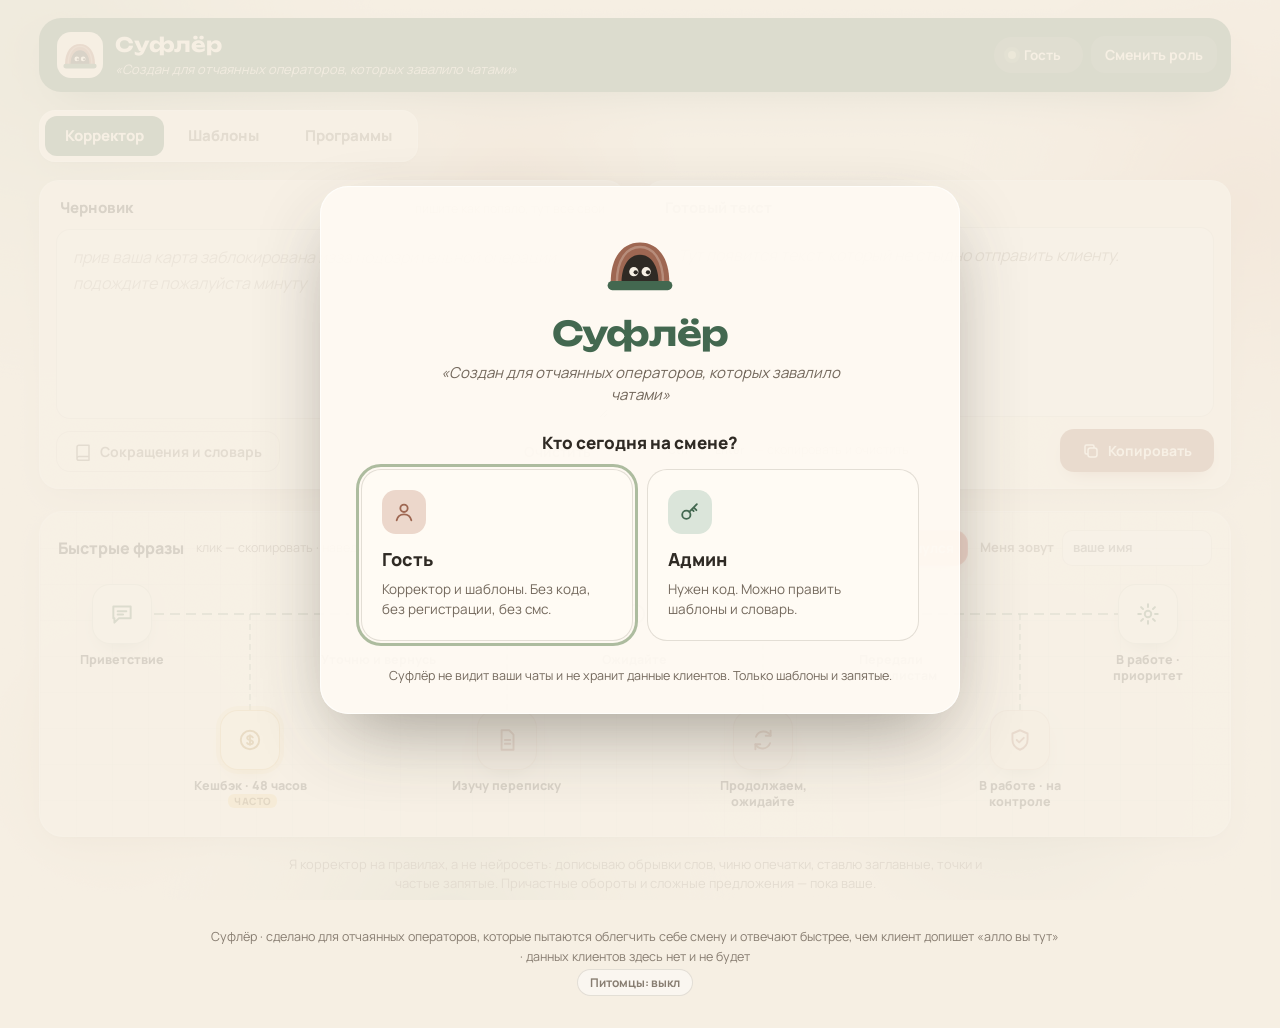
==== commit f523e7b8: "Корректор разбирает быстрый набор: перестановки, соседние клавиши, пропущенный ь, сокращения с опеча" ====
--- a/index.html
+++ b/index.html
@@ -10,7 +10,7 @@
   <link rel="preconnect" href="https://fonts.googleapis.com">
   <link rel="preconnect" href="https://fonts.gstatic.com" crossorigin>
   <link href="https://fonts.googleapis.com/css2?family=Manrope:wght@400;500;600;700;800&family=Unbounded:wght@500;700&display=swap" rel="stylesheet">
-  <link rel="stylesheet" href="css/style.css?v=24">
+  <link rel="stylesheet" href="css/style.css?v=25">
 </head>
 <body>
   <!-- Фон рисуется кодом: пятна плывут, поверх лёгкое зерно -->
@@ -557,16 +557,16 @@
 
   <div class="toasts" id="toasts" aria-live="polite"></div>
 
-  <script src="js/config.js?v=24"></script>
-  <script src="js/vocab.js?v=24"></script>
-  <script src="js/words.js?v=24"></script>
-  <script src="js/speller.js?v=24"></script>
-  <script src="js/corrector.js?v=24"></script>
-  <script src="js/tones.js?v=24"></script>
-  <script src="js/fill.js?v=24"></script>
-  <script src="js/api.js?v=24"></script>
-  <script src="js/mock-backend.js?v=24"></script>
-  <script src="js/pets.js?v=24"></script>
-  <script src="js/app.js?v=24"></script>
+  <script src="js/config.js?v=25"></script>
+  <script src="js/vocab.js?v=25"></script>
+  <script src="js/words.js?v=25"></script>
+  <script src="js/speller.js?v=25"></script>
+  <script src="js/corrector.js?v=25"></script>
+  <script src="js/tones.js?v=25"></script>
+  <script src="js/fill.js?v=25"></script>
+  <script src="js/api.js?v=25"></script>
+  <script src="js/mock-backend.js?v=25"></script>
+  <script src="js/pets.js?v=25"></script>
+  <script src="js/app.js?v=25"></script>
 </body>
 </html>
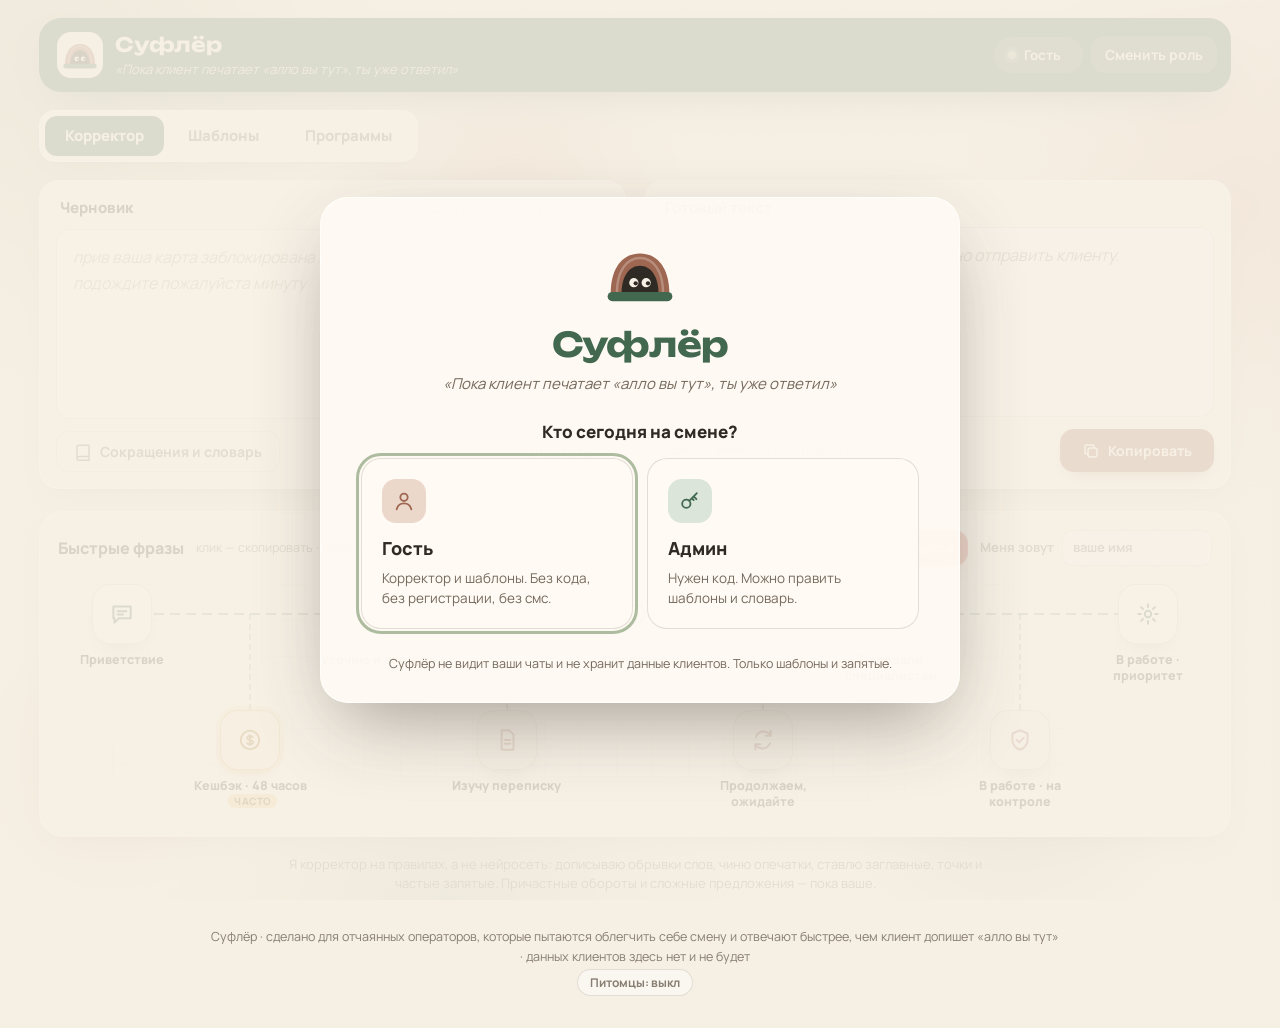
==== commit f2fa1ae0: "Корректор: английская раскладка, короткие «да»/«нет» с промахом, «скок» → «сколько»; «верно» без «ли" ====
--- a/index.html
+++ b/index.html
@@ -10,7 +10,7 @@
   <link rel="preconnect" href="https://fonts.googleapis.com">
   <link rel="preconnect" href="https://fonts.gstatic.com" crossorigin>
   <link href="https://fonts.googleapis.com/css2?family=Manrope:wght@400;500;600;700;800&family=Unbounded:wght@500;700&display=swap" rel="stylesheet">
-  <link rel="stylesheet" href="css/style.css?v=25">
+  <link rel="stylesheet" href="css/style.css?v=26">
 </head>
 <body>
   <!-- Фон рисуется кодом: пятна плывут, поверх лёгкое зерно -->
@@ -557,16 +557,16 @@
 
   <div class="toasts" id="toasts" aria-live="polite"></div>
 
-  <script src="js/config.js?v=25"></script>
-  <script src="js/vocab.js?v=25"></script>
-  <script src="js/words.js?v=25"></script>
-  <script src="js/speller.js?v=25"></script>
-  <script src="js/corrector.js?v=25"></script>
-  <script src="js/tones.js?v=25"></script>
-  <script src="js/fill.js?v=25"></script>
-  <script src="js/api.js?v=25"></script>
-  <script src="js/mock-backend.js?v=25"></script>
-  <script src="js/pets.js?v=25"></script>
-  <script src="js/app.js?v=25"></script>
+  <script src="js/config.js?v=26"></script>
+  <script src="js/vocab.js?v=26"></script>
+  <script src="js/words.js?v=26"></script>
+  <script src="js/speller.js?v=26"></script>
+  <script src="js/corrector.js?v=26"></script>
+  <script src="js/tones.js?v=26"></script>
+  <script src="js/fill.js?v=26"></script>
+  <script src="js/api.js?v=26"></script>
+  <script src="js/mock-backend.js?v=26"></script>
+  <script src="js/pets.js?v=26"></script>
+  <script src="js/app.js?v=26"></script>
 </body>
 </html>
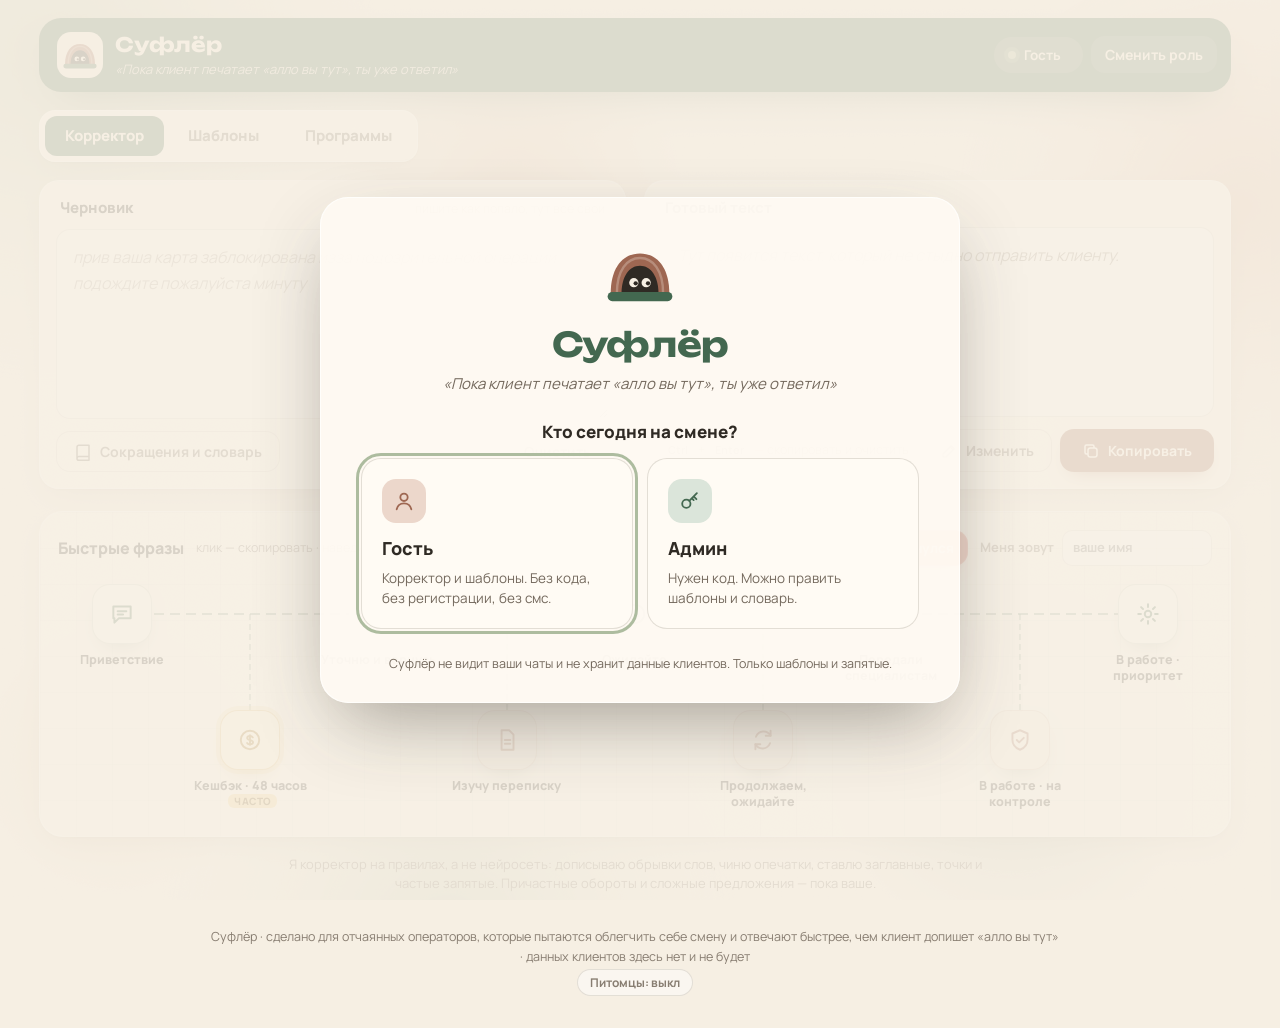
==== commit 0da761c9: "Корректор: кнопка «Изменить» — правка готового текста с повторной проверкой Co-Authored-By: Claude O" ====
--- a/index.html
+++ b/index.html
@@ -10,7 +10,7 @@
   <link rel="preconnect" href="https://fonts.googleapis.com">
   <link rel="preconnect" href="https://fonts.gstatic.com" crossorigin>
   <link href="https://fonts.googleapis.com/css2?family=Manrope:wght@400;500;600;700;800&family=Unbounded:wght@500;700&display=swap" rel="stylesheet">
-  <link rel="stylesheet" href="css/style.css?v=26">
+  <link rel="stylesheet" href="css/style.css?v=27">
 </head>
 <body>
   <!-- Фон рисуется кодом: пятна плывут, поверх лёгкое зерно -->
@@ -54,6 +54,7 @@
     <symbol id="i-coin" viewBox="0 0 24 24"><circle cx="12" cy="12" r="8.5" fill="none" stroke="currentColor" stroke-width="1.8"/><path d="M12 7.5v9M14.6 9.6c-.5-.8-1.5-1.3-2.6-1.3-1.5 0-2.6.8-2.6 1.9 0 2.6 5.4 1.3 5.4 3.9 0 1.1-1.2 1.9-2.8 1.9-1.2 0-2.2-.5-2.7-1.3" fill="none" stroke="currentColor" stroke-width="1.7" stroke-linecap="round"/></symbol>
     <symbol id="i-external" viewBox="0 0 24 24"><path d="M14 4h6v6M20 4l-9 9" fill="none" stroke="currentColor" stroke-width="2" stroke-linecap="round" stroke-linejoin="round"/><path d="M18 14v4a2 2 0 0 1-2 2H6a2 2 0 0 1-2-2V8a2 2 0 0 1 2-2h4" fill="none" stroke="currentColor" stroke-width="2" stroke-linecap="round"/></symbol>
     <symbol id="i-star" viewBox="0 0 24 24"><path d="m12 3.6 2.6 5.3 5.8.8-4.2 4.1 1 5.8L12 16.9l-5.2 2.7 1-5.8-4.2-4.1 5.8-.8z" fill="var(--star-fill, none)" stroke="currentColor" stroke-width="1.8" stroke-linejoin="round"/></symbol>
+    <symbol id="i-pencil" viewBox="0 0 24 24"><path d="M4 20h4L19 9l-4-4L4 16z" fill="none" stroke="currentColor" stroke-width="1.9" stroke-linejoin="round"/><path d="m13.5 6.5 4 4" stroke="currentColor" stroke-width="1.9"/></symbol>
     <symbol id="i-book" viewBox="0 0 24 24"><path d="M4 5.5A2.5 2.5 0 0 1 6.5 3H20v15H6.5A2.5 2.5 0 0 0 4 20.5zM4 20.5A2.5 2.5 0 0 0 6.5 23H20v-5" fill="none" stroke="currentColor" stroke-width="2" stroke-linejoin="round"/></symbol>
   </svg>
 
@@ -149,9 +150,13 @@
               <span class="pane-hint" id="changes-hint"></span>
             </div>
             <div id="result" class="field result" aria-live="polite"></div>
+            <textarea id="result-edit" class="field result result-edit" spellcheck="false" hidden aria-label="Готовый текст — правка"></textarea>
             <div class="pane-foot">
               <span class="kbd-hint"><kbd>Ctrl</kbd> + <kbd>Enter</kbd> — скопировать и очистить</span>
-              <button class="btn btn-copy" id="btn-copy" type="button"><svg class="ico"><use href="#i-copy"/></svg>Копировать</button>
+              <span class="pane-actions">
+                <button class="btn ghost" id="btn-edit-result" type="button" title="Поправить готовый текст вручную"><svg class="ico"><use href="#i-pencil"/></svg><span>Изменить</span></button>
+                <button class="btn btn-copy" id="btn-copy" type="button"><svg class="ico"><use href="#i-copy"/></svg>Копировать</button>
+              </span>
             </div>
           </div>
         </div>
@@ -557,16 +562,16 @@
 
   <div class="toasts" id="toasts" aria-live="polite"></div>
 
-  <script src="js/config.js?v=26"></script>
-  <script src="js/vocab.js?v=26"></script>
-  <script src="js/words.js?v=26"></script>
-  <script src="js/speller.js?v=26"></script>
-  <script src="js/corrector.js?v=26"></script>
-  <script src="js/tones.js?v=26"></script>
-  <script src="js/fill.js?v=26"></script>
-  <script src="js/api.js?v=26"></script>
-  <script src="js/mock-backend.js?v=26"></script>
-  <script src="js/pets.js?v=26"></script>
-  <script src="js/app.js?v=26"></script>
+  <script src="js/config.js?v=27"></script>
+  <script src="js/vocab.js?v=27"></script>
+  <script src="js/words.js?v=27"></script>
+  <script src="js/speller.js?v=27"></script>
+  <script src="js/corrector.js?v=27"></script>
+  <script src="js/tones.js?v=27"></script>
+  <script src="js/fill.js?v=27"></script>
+  <script src="js/api.js?v=27"></script>
+  <script src="js/mock-backend.js?v=27"></script>
+  <script src="js/pets.js?v=27"></script>
+  <script src="js/app.js?v=27"></script>
 </body>
 </html>
--- a/css/style.css
+++ b/css/style.css
@@ -1018,3 +1018,10 @@
 .kz-badge.draft { background: #fff1d1; color: #8a5a06; box-shadow: inset 0 0 0 1px rgba(200, 150, 40, .4); }
 .kz-draft-note { margin-left: 8px; font-size: 11px; font-weight: 700; text-transform: none; letter-spacing: 0; color: #8a5a06; background: #fff1d1; padding: 2px 8px; border-radius: 6px; }
 .kz-draft-note[hidden] { display: none; }
+
+/* правка готового текста */
+.result-edit { display: block; width: 100%; font: inherit; color: inherit; line-height: inherit; outline: none; resize: vertical;
+  border-color: var(--sage); box-shadow: 0 0 0 4px rgba(173, 188, 159, .3); background: #fff; }
+.result-edit[hidden] { display: none; }
+#btn-edit-result.on { background: var(--green); color: var(--cream); box-shadow: none; }
+.pane-actions { display: flex; gap: 8px; margin-left: auto; flex-wrap: wrap; justify-content: flex-end; }
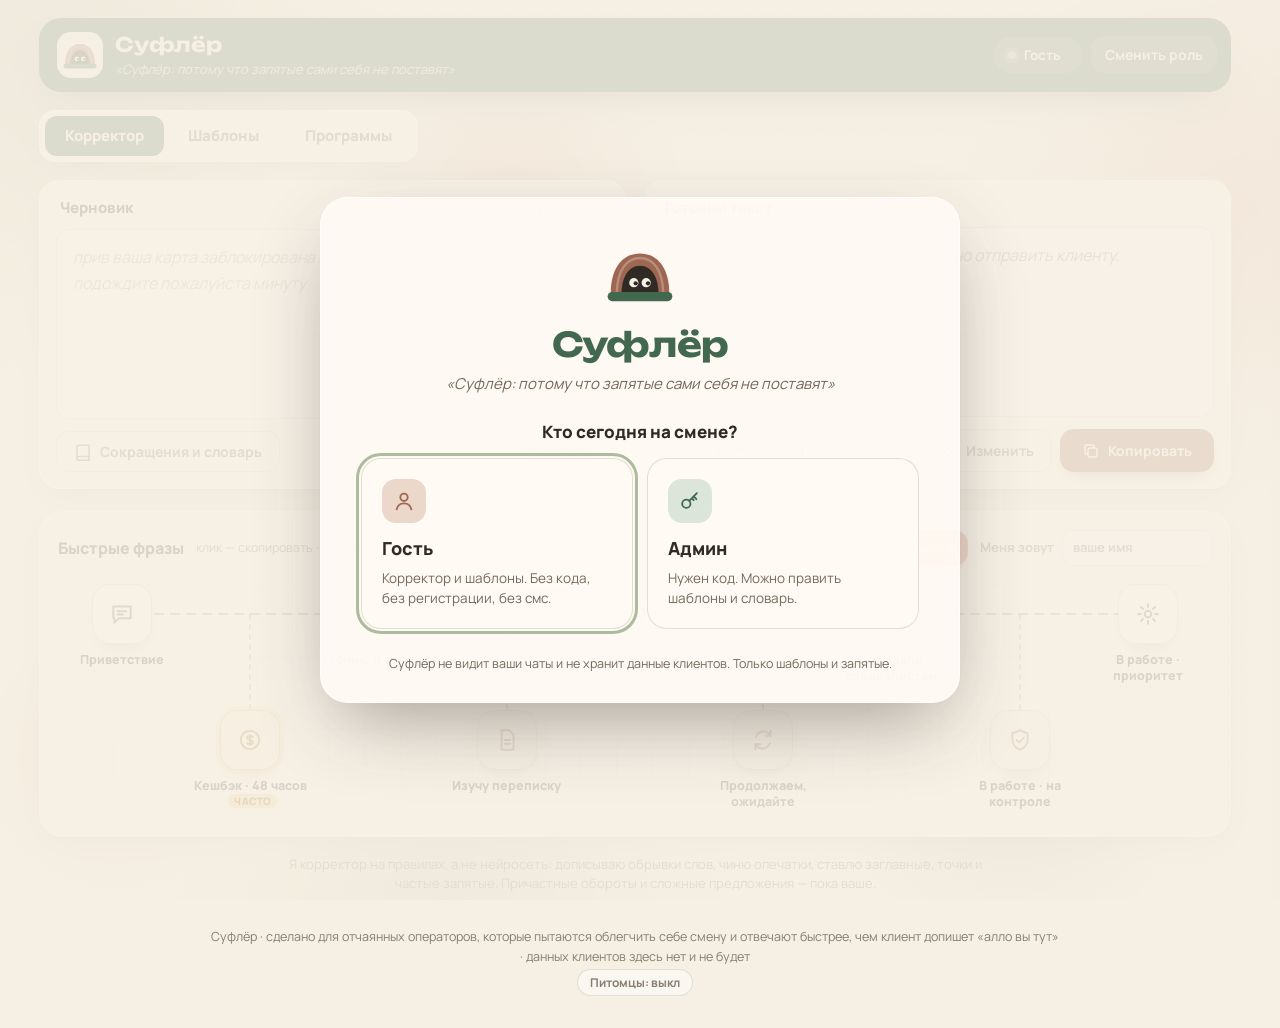
==== commit 96376936: "Правка готового текста: Enter — применить, Shift+Enter — новая строка; «уто» → «уточните» Co-Authore" ====
--- a/index.html
+++ b/index.html
@@ -10,7 +10,7 @@
   <link rel="preconnect" href="https://fonts.googleapis.com">
   <link rel="preconnect" href="https://fonts.gstatic.com" crossorigin>
   <link href="https://fonts.googleapis.com/css2?family=Manrope:wght@400;500;600;700;800&family=Unbounded:wght@500;700&display=swap" rel="stylesheet">
-  <link rel="stylesheet" href="css/style.css?v=27">
+  <link rel="stylesheet" href="css/style.css?v=28">
 </head>
 <body>
   <!-- Фон рисуется кодом: пятна плывут, поверх лёгкое зерно -->
@@ -562,16 +562,16 @@
 
   <div class="toasts" id="toasts" aria-live="polite"></div>
 
-  <script src="js/config.js?v=27"></script>
-  <script src="js/vocab.js?v=27"></script>
-  <script src="js/words.js?v=27"></script>
-  <script src="js/speller.js?v=27"></script>
-  <script src="js/corrector.js?v=27"></script>
-  <script src="js/tones.js?v=27"></script>
-  <script src="js/fill.js?v=27"></script>
-  <script src="js/api.js?v=27"></script>
-  <script src="js/mock-backend.js?v=27"></script>
-  <script src="js/pets.js?v=27"></script>
-  <script src="js/app.js?v=27"></script>
+  <script src="js/config.js?v=28"></script>
+  <script src="js/vocab.js?v=28"></script>
+  <script src="js/words.js?v=28"></script>
+  <script src="js/speller.js?v=28"></script>
+  <script src="js/corrector.js?v=28"></script>
+  <script src="js/tones.js?v=28"></script>
+  <script src="js/fill.js?v=28"></script>
+  <script src="js/api.js?v=28"></script>
+  <script src="js/mock-backend.js?v=28"></script>
+  <script src="js/pets.js?v=28"></script>
+  <script src="js/app.js?v=28"></script>
 </body>
 </html>
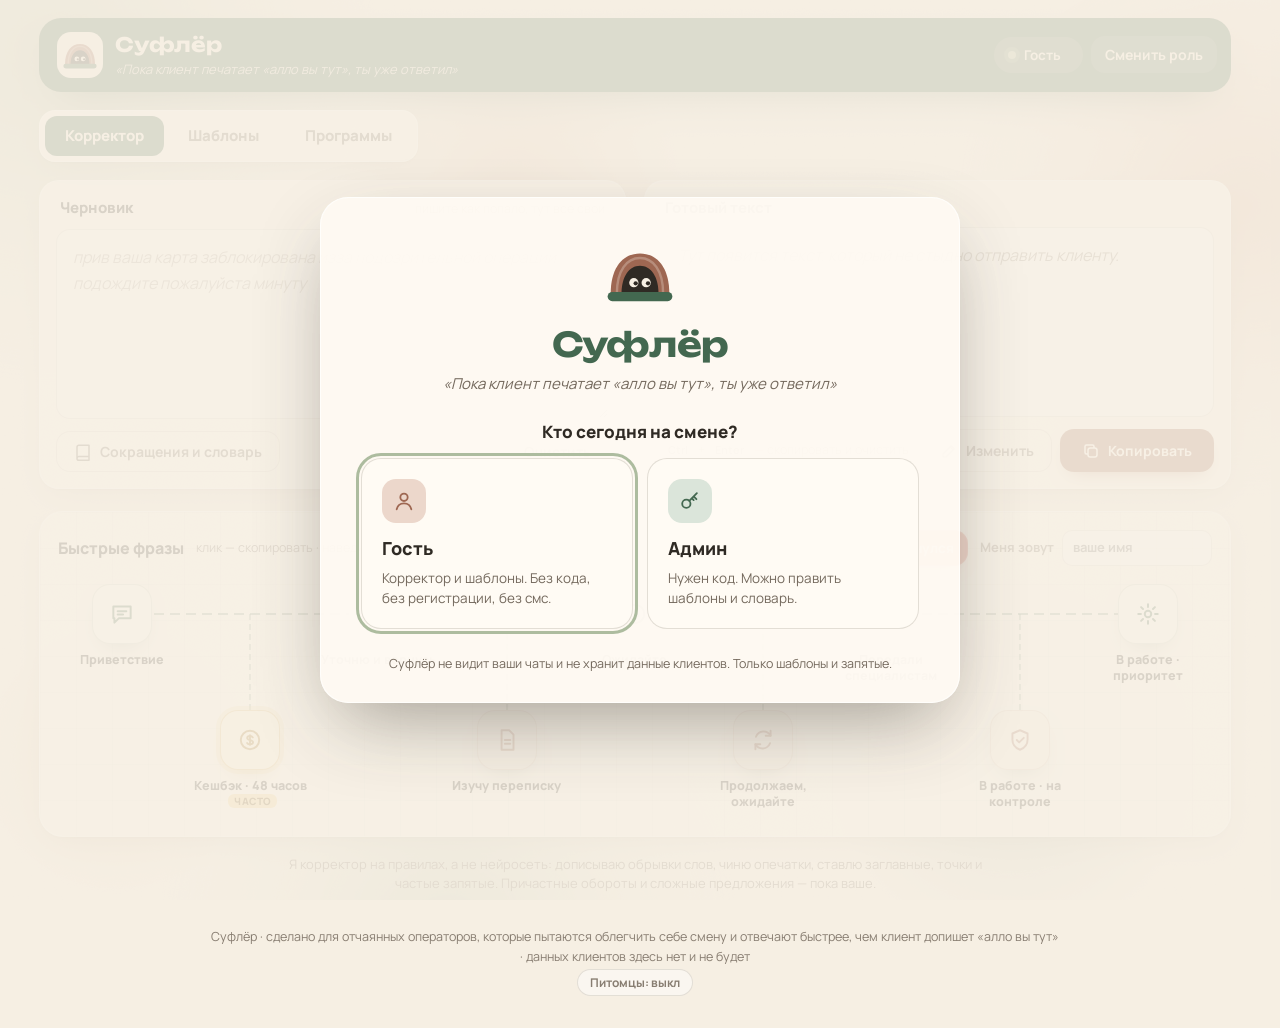
==== commit b8f5c834: "Сессии: код звёздочками и рядом его имя Co-Authored-By: Claude Opus 5.5 <noreply@anthropic.com>" ====
--- a/index.html
+++ b/index.html
@@ -10,7 +10,7 @@
   <link rel="preconnect" href="https://fonts.googleapis.com">
   <link rel="preconnect" href="https://fonts.gstatic.com" crossorigin>
   <link href="https://fonts.googleapis.com/css2?family=Manrope:wght@400;500;600;700;800&family=Unbounded:wght@500;700&display=swap" rel="stylesheet">
-  <link rel="stylesheet" href="css/style.css?v=28">
+  <link rel="stylesheet" href="css/style.css?v=29">
 </head>
 <body>
   <!-- Фон рисуется кодом: пятна плывут, поверх лёгкое зерно -->
@@ -562,16 +562,16 @@
 
   <div class="toasts" id="toasts" aria-live="polite"></div>
 
-  <script src="js/config.js?v=28"></script>
-  <script src="js/vocab.js?v=28"></script>
-  <script src="js/words.js?v=28"></script>
-  <script src="js/speller.js?v=28"></script>
-  <script src="js/corrector.js?v=28"></script>
-  <script src="js/tones.js?v=28"></script>
-  <script src="js/fill.js?v=28"></script>
-  <script src="js/api.js?v=28"></script>
-  <script src="js/mock-backend.js?v=28"></script>
-  <script src="js/pets.js?v=28"></script>
-  <script src="js/app.js?v=28"></script>
+  <script src="js/config.js?v=29"></script>
+  <script src="js/vocab.js?v=29"></script>
+  <script src="js/words.js?v=29"></script>
+  <script src="js/speller.js?v=29"></script>
+  <script src="js/corrector.js?v=29"></script>
+  <script src="js/tones.js?v=29"></script>
+  <script src="js/fill.js?v=29"></script>
+  <script src="js/api.js?v=29"></script>
+  <script src="js/mock-backend.js?v=29"></script>
+  <script src="js/pets.js?v=29"></script>
+  <script src="js/app.js?v=29"></script>
 </body>
 </html>
--- a/css/style.css
+++ b/css/style.css
@@ -1025,3 +1025,6 @@
 .result-edit[hidden] { display: none; }
 #btn-edit-result.on { background: var(--green); color: var(--cream); box-shadow: none; }
 .pane-actions { display: flex; gap: 8px; margin-left: auto; flex-wrap: wrap; justify-content: flex-end; }
+
+/* код в списке сессий — звёздочками, рядом имя */
+.code-mask { display: inline-block; font-family: ui-monospace, Consolas, monospace; letter-spacing: .12em; color: var(--muted); background: var(--cream); border-radius: 6px; padding: 1px 7px; margin-right: 4px; font-size: 13px; vertical-align: 1px; }
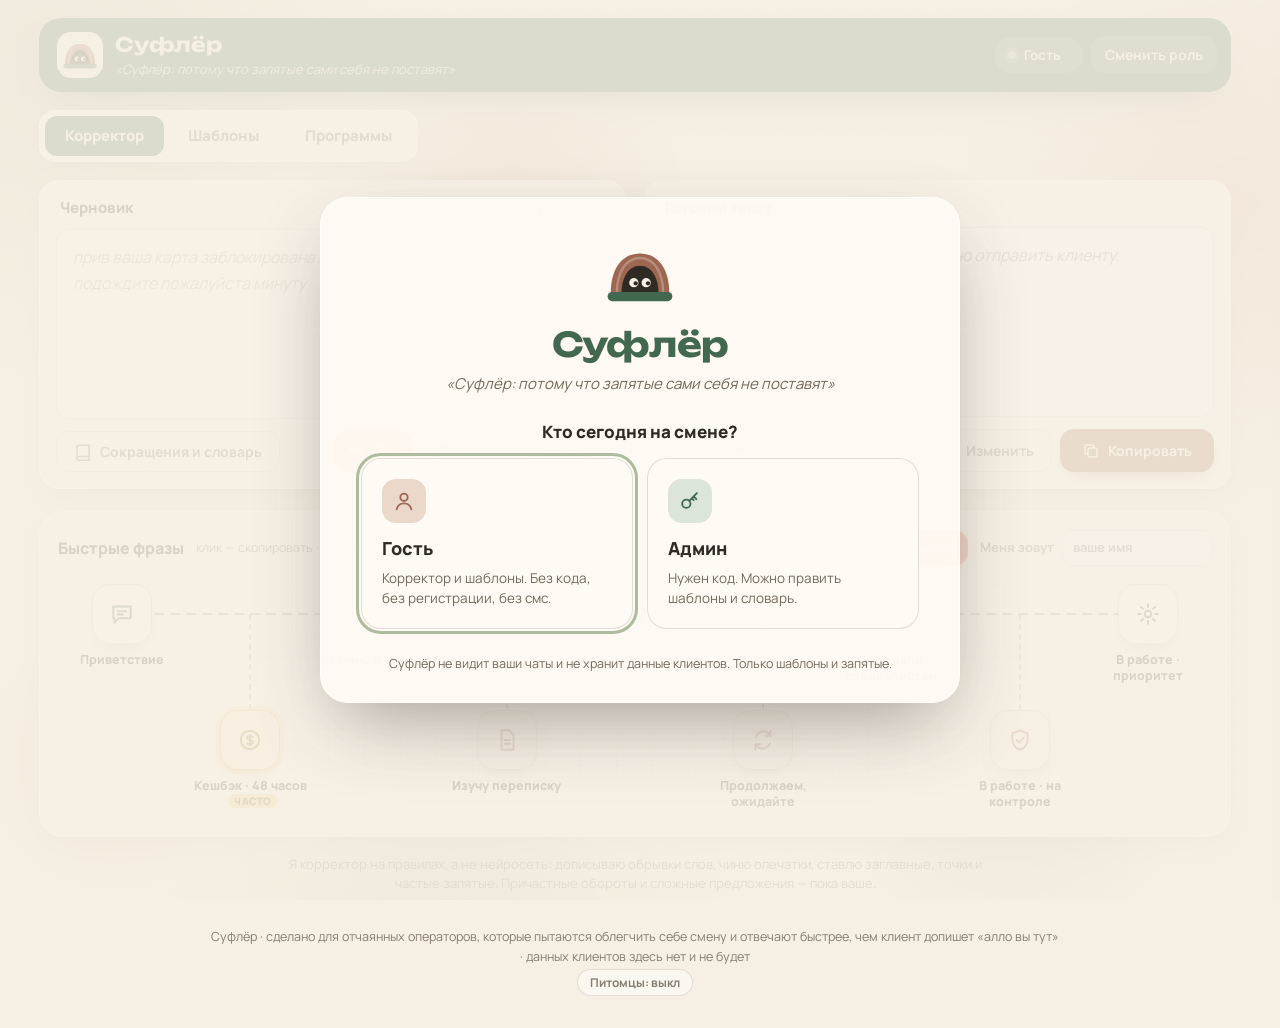
==== commit 453a2358: "Корректор: кнопки «Лох» и «48ч» под черновиком Co-Authored-By: Claude Opus 5.5 <noreply@anthropic.co" ====
--- a/index.html
+++ b/index.html
@@ -10,7 +10,7 @@
   <link rel="preconnect" href="https://fonts.googleapis.com">
   <link rel="preconnect" href="https://fonts.gstatic.com" crossorigin>
   <link href="https://fonts.googleapis.com/css2?family=Manrope:wght@400;500;600;700;800&family=Unbounded:wght@500;700&display=swap" rel="stylesheet">
-  <link rel="stylesheet" href="css/style.css?v=29">
+  <link rel="stylesheet" href="css/style.css?v=30">
 </head>
 <body>
   <!-- Фон рисуется кодом: пятна плывут, поверх лёгкое зерно -->
@@ -141,7 +141,11 @@
               placeholder="прив ваша карта заблокирована изза подозрительной операции подождите пожалуйста минуту"></textarea>
             <div class="pane-foot">
               <button class="btn ghost" id="btn-dict" type="button"><svg class="ico"><use href="#i-book"/></svg>Сокращения и словарь</button>
-              <button class="btn ghost" id="btn-clear" type="button">Очистить</button>
+              <span class="pane-actions">
+                <button class="btn oops-btn" type="button" data-oops="ru" title="Скопировать: «Просим не обращать внимания на предыдущее сообщение…» · Shift — другой язык"><svg class="ico"><use href="#i-oops"/></svg>Лох</button>
+                <button class="btn h48-btn" type="button" id="btn-48" title="Скопировать: «Кешбэки обрабатываются и зачисляются в течение 48 часов…» · Shift — другой язык"><svg class="ico"><use href="#i-coin"/></svg>48ч</button>
+                <button class="btn ghost" id="btn-clear" type="button">Очистить</button>
+              </span>
             </div>
           </div>
           <div class="pane pane-out">
@@ -562,16 +566,16 @@
 
   <div class="toasts" id="toasts" aria-live="polite"></div>
 
-  <script src="js/config.js?v=29"></script>
-  <script src="js/vocab.js?v=29"></script>
-  <script src="js/words.js?v=29"></script>
-  <script src="js/speller.js?v=29"></script>
-  <script src="js/corrector.js?v=29"></script>
-  <script src="js/tones.js?v=29"></script>
-  <script src="js/fill.js?v=29"></script>
-  <script src="js/api.js?v=29"></script>
-  <script src="js/mock-backend.js?v=29"></script>
-  <script src="js/pets.js?v=29"></script>
-  <script src="js/app.js?v=29"></script>
+  <script src="js/config.js?v=30"></script>
+  <script src="js/vocab.js?v=30"></script>
+  <script src="js/words.js?v=30"></script>
+  <script src="js/speller.js?v=30"></script>
+  <script src="js/corrector.js?v=30"></script>
+  <script src="js/tones.js?v=30"></script>
+  <script src="js/fill.js?v=30"></script>
+  <script src="js/api.js?v=30"></script>
+  <script src="js/mock-backend.js?v=30"></script>
+  <script src="js/pets.js?v=30"></script>
+  <script src="js/app.js?v=30"></script>
 </body>
 </html>
--- a/css/style.css
+++ b/css/style.css
@@ -1028,3 +1028,9 @@
 
 /* код в списке сессий — звёздочками, рядом имя */
 .code-mask { display: inline-block; font-family: ui-monospace, Consolas, monospace; letter-spacing: .12em; color: var(--muted); background: var(--cream); border-radius: 6px; padding: 1px 7px; margin-right: 4px; font-size: 13px; vertical-align: 1px; }
+
+/* «48ч» под черновиком — золотая, как в быстрых фразах */
+.h48-btn { background: #fff4dc; color: #8a5a06; padding: 8px 14px; font-size: 13.5px; box-shadow: inset 0 0 0 1px rgba(200, 150, 40, .45); }
+.h48-btn:hover { background: #d9a23a; color: #fff; }
+.h48-btn.pulse { animation: oopsPulse .55s var(--ease); }
+.pane-foot .oops-btn { padding: 8px 14px; }
